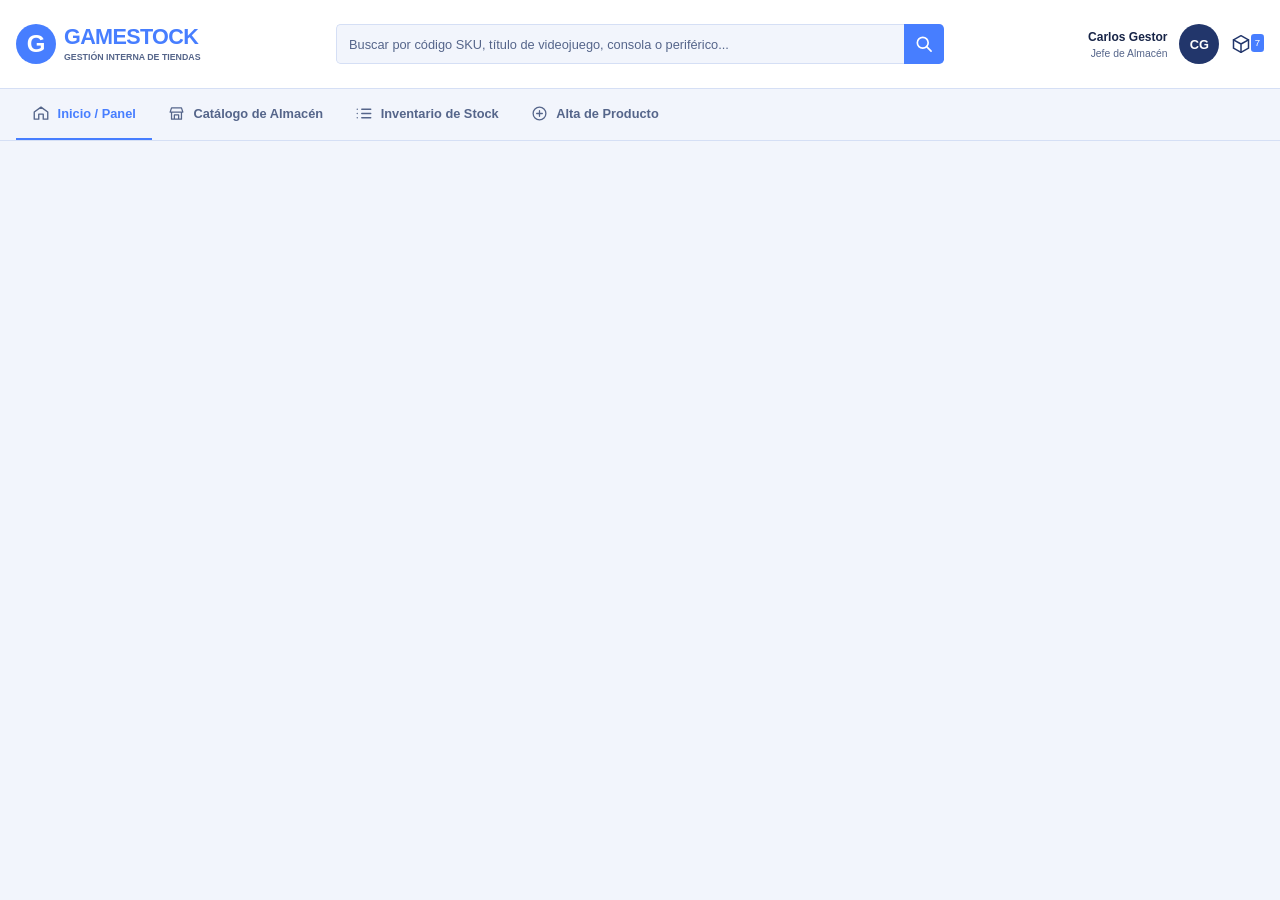
==== index.html @ 8a659de9 "feat(encabezado): añadir encabezado común responsive Refs #5" ====
<!DOCTYPE html>
<html lang="es">
<head>
  <meta charset="UTF-8">
  <meta name="viewport" content="width=device-width, initial-scale=1.0">
  <title>Inicio | GAMESTOCK</title>
  <link rel="stylesheet" href="css/estilos.css">
</head>
<body>
  <!-- INICIO DEL ENCABEZADO COMPARTIDO: mantener este bloque igual en las cuatro páginas. -->
  <header class="site-header">
    <div class="header-main">
      <a class="brand" href="index.html">
        <div class="brand-mark" aria-hidden="true">G</div>
        <div class="brand-copy">
          <div>GAMESTOCK</div>
          <div>GESTIÓN INTERNA DE TIENDAS</div>
        </div>
      </a>

      <div class="site-search">
        <label class="visually-hidden" for="site-search">Buscar productos en el almacén</label>
        <input id="site-search" name="q" type="search" placeholder="Buscar por código SKU, título de videojuego, consola o periférico...">
        <button type="button" aria-label="Buscar">
          <img class="search-icon" src="img/iconos/buscar.svg" alt="">
        </button>
      </div>

      <div class="header-user">
        <div class="user-details">
          <div>Carlos Gestor</div>
          <div>Jefe de Almacén</div>
        </div>
        <div class="user-avatar">CG</div>
        <a class="header-notifications" href="inventario.html" aria-label="Almacén, 7 notificaciones">
          <img src="img/iconos/almacen.svg" alt="">
          <div>7</div>
        </a>
      </div>
    </div>

    <nav class="primary-nav" aria-label="Navegación principal">
      <ul class="nav-links">
        <li>
          <a href="index.html" aria-current="page">
            <img src="img/iconos/inicio.svg" alt="">
            Inicio / Panel
          </a>
        </li>
        <li>
          <a href="catalogo.html">
            <img src="img/iconos/catalogo.svg" alt="">
            Catálogo de Almacén
          </a>
        </li>
        <li>
          <a href="inventario.html">
            <img src="img/iconos/inventario.svg" alt="">
            Inventario de Stock
          </a>
        </li>
        <li>
          <a href="alta.html">
            <img src="img/iconos/alta.svg" alt="">
            Alta de Producto
          </a>
        </li>
      </ul>
    </nav>
  </header>

  <!-- FIN DEL ENCABEZADO COMPARTIDO. -->
  <!-- CONTENIDO PROPIO DE INICIO / PANEL: empezar a desarrollar esta página aquí. -->
  <main>
  </main>
</body>
</html>
---- css/estilos.css ----
:root {
  color-scheme: light;
  --color-brand: #477eff;
  --color-brand-hover: #3152c7;
  --color-text: #172447;
  --color-text-secondary: #55658a;
  --color-background: #f2f5fc;
  --color-surface: #ffffff;
  --color-border: #d5dff5;
  --color-navy: #22366b;
  --font-family: "Lato", Arial, sans-serif;
  --font-size-caption: 0.55rem;
  --font-size-small: 0.6rem;
  --font-size-secondary: 0.65rem;
  --font-size-button: 0.75rem;
  --font-size-body: 0.8rem;
  --font-size-brand: 1.2rem;
  --font-size-brand-large: 1.35rem;
  --font-size-mark: 1.5rem;
  --spacing-small: 0.25rem;
  --spacing-medium: 0.5rem;
  --spacing-large: 0.75rem;
  --spacing-extra-large: 1rem;
  --spacing-avatar: 2.5rem;
  --border-width: 0.0625rem;
  --border-width-active: 0.125rem;
}

* {
  box-sizing: border-box;
}

body {
  margin: 0;
  color: var(--color-text);
  background: var(--color-background);
  font-family: var(--font-family);
}

.site-header {
  background: var(--color-surface);
}

.header-main {
  display: grid;
  grid-template-columns: minmax(0, 1fr) auto;
  align-items: center;
  gap: var(--spacing-large) var(--spacing-extra-large);
  max-width: 80rem;
  margin: 0 auto;
  padding: var(--spacing-large) var(--spacing-extra-large);
}

.brand {
  display: inline-flex;
  align-items: center;
  gap: var(--spacing-medium);
  min-width: 0;
  color: var(--color-brand);
  text-decoration: none;
}

.brand-mark {
  display: grid;
  flex: 0 0 var(--spacing-avatar);
  width: var(--spacing-avatar);
  height: var(--spacing-avatar);
  place-items: center;
  border-radius: 50%;
  color: var(--color-surface);
  background: var(--color-brand);
  font-size: var(--font-size-mark);
  font-weight: 700;
}

.brand-copy {
  display: grid;
  gap: var(--spacing-small);
  line-height: 1.1;
}

.brand-copy div:first-child {
  font-size: var(--font-size-brand);
  letter-spacing: -0.03em;
  font-weight: 700;
}

.brand-copy div:last-child {
  color: var(--color-text-secondary);
  font-size: var(--font-size-caption);
  font-weight: 700;
}

.site-search {
  display: flex;
  grid-column: 1 / -1;
  min-width: 0;
}

.visually-hidden {
  position: absolute;
  width: var(--border-width);
  height: var(--border-width);
  padding: 0;
  overflow: hidden;
  clip: rect(0, 0, 0, 0);
  white-space: nowrap;
  border: 0;
}

.site-search input {
  width: 100%;
  min-width: 0;
  min-height: 2.5rem;
  padding: var(--spacing-medium) var(--spacing-large);
  border: var(--border-width) solid var(--color-border);
  border-right: 0;
  border-radius: 0.3rem 0 0 0.3rem;
  color: var(--color-text);
  background: var(--color-background);
  font: inherit;
  font-size: var(--font-size-body);
}

.site-search input::placeholder {
  color: var(--color-text-secondary);
  opacity: 1;
}

.site-search button {
  display: grid;
  flex: 0 0 var(--spacing-avatar);
  width: var(--spacing-avatar);
  min-height: var(--spacing-avatar);
  place-items: center;
  border: 0;
  border-radius: 0 0.3rem 0.3rem 0;
  color: var(--color-surface);
  background: var(--color-brand);
  cursor: pointer;
}

.site-search button:hover {
  background: var(--color-brand-hover);
}

.search-icon {
  width: 1.2rem;
  height: 1.2rem;
}

.header-user {
  display: flex;
  align-items: center;
  gap: var(--spacing-large);
}

.user-details {
  display: none;
  text-align: right;
}

.user-details div {
  display: block;
}

.user-details div:first-child {
  font-size: var(--font-size-button);
  font-weight: 700;
}

.user-details div:last-child {
  margin-top: var(--spacing-small);
  color: var(--color-text-secondary);
  font-size: var(--font-size-secondary);
}

.user-avatar {
  display: grid;
  flex: 0 0 var(--spacing-avatar);
  width: var(--spacing-avatar);
  height: var(--spacing-avatar);
  place-items: center;
  border-radius: 50%;
  color: var(--color-surface);
  background: var(--color-navy);
  font-size: var(--font-size-body);
  font-weight: 700;
}

.header-notifications {
  display: inline-flex;
  align-items: center;
  gap: var(--spacing-small);
  color: var(--color-navy);
  text-decoration: none;
}

.header-notifications img,
.nav-links img {
  width: 1.2rem;
  height: 1.2rem;
}

.header-notifications div {
  align-self: flex-start;
  margin-left: calc(-1 * var(--spacing-small));
  padding: var(--spacing-small);
  border-radius: 0.2rem;
  color: var(--color-surface);
  background: var(--color-brand);
  font-size: var(--font-size-small);
  line-height: 1;
}

.primary-nav {
  border-top: var(--border-width) solid var(--color-border);
  border-bottom: var(--border-width) solid var(--color-border);
  background: var(--color-background);
}

.nav-links {
  display: flex;
  max-width: 80rem;
  margin: 0 auto;
  padding: 0 var(--spacing-extra-large);
  overflow-x: auto;
  list-style: none;
  scrollbar-width: thin;
}

.nav-links li {
  flex: 0 0 auto;
}

.nav-links a {
  display: inline-flex;
  min-height: 3.1rem;
  align-items: center;
  gap: var(--spacing-medium);
  padding: 0 var(--spacing-large);
  border-bottom: var(--border-width-active) solid transparent;
  color: var(--color-text-secondary);
  font-size: var(--font-size-body);
  font-weight: 700;
  text-decoration: none;
}

.nav-links img {
  flex: 0 0 1.1rem;
  width: 1.1rem;
  height: 1.1rem;
}

.nav-links a:hover,
.nav-links a[aria-current="page"] {
  color: var(--color-brand);
}

.nav-links a[aria-current="page"] {
  border-bottom-color: var(--color-brand);
}

@media (min-width: 48rem) {
  .header-main {
    grid-template-columns: minmax(12rem, 1fr) minmax(16rem, 2fr) minmax(12rem, 1fr);
    min-height: 5.5rem;
    padding: var(--spacing-large) var(--spacing-extra-large);
  }

  .brand-copy div:first-child {
    font-size: var(--font-size-brand-large);
  }

  .site-search {
    grid-column: auto;
  }

  .user-details {
    display: block;
  }

  .header-user {
    justify-self: end;
  }

  .nav-links a {
    min-height: 3.2rem;
    padding: 0 var(--spacing-extra-large);
  }
}
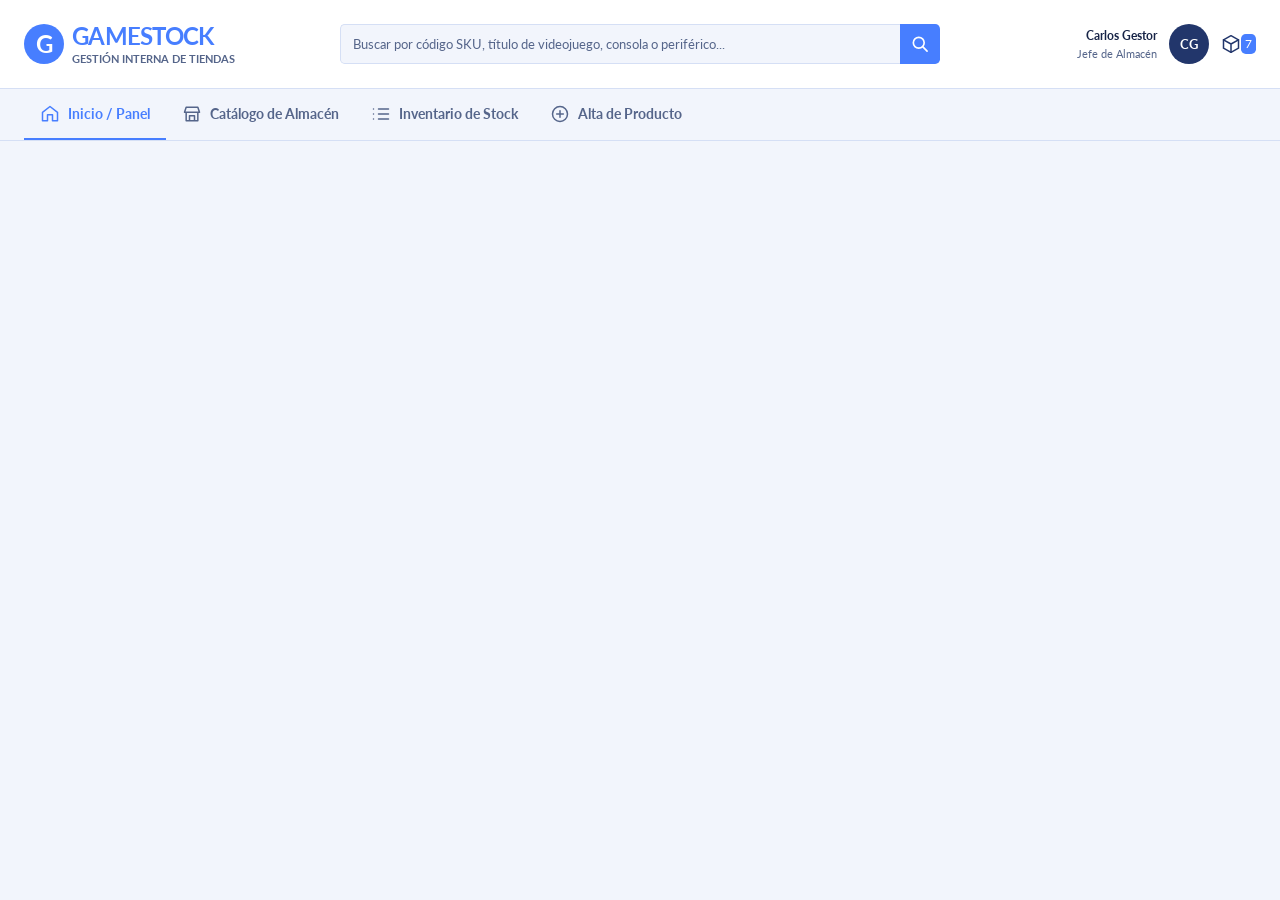
==== commit 550fe13d: "style(estilos): ajustar encabezado a guia de estilos Refs #5" ====
--- a/index.html
+++ b/index.html
@@ -43,7 +43,7 @@
       <ul class="nav-links">
         <li>
           <a href="index.html" aria-current="page">
-            <img src="img/iconos/inicio.svg" alt="">
+            <img src="img/iconos/inicio-activo.svg" alt="">
             Inicio / Panel
           </a>
         </li>
--- a/css/estilos.css
+++ b/css/estilos.css
@@ -1,7 +1,10 @@
+@import url("https://fonts.googleapis.com/css2?family=Lato:wght@400;700&display=swap");
+
 :root {
   color-scheme: light;
   --color-brand: #477eff;
-  --color-brand-hover: #3152c7;
+  --color-brand-hover: #82a7ff;
+  --color-brand-pressed: #3152c7;
   --color-text: #172447;
   --color-text-secondary: #55658a;
   --color-background: #f2f5fc;
@@ -9,21 +12,27 @@
   --color-border: #d5dff5;
   --color-navy: #22366b;
   --font-family: "Lato", Arial, sans-serif;
-  --font-size-caption: 0.55rem;
-  --font-size-small: 0.6rem;
-  --font-size-secondary: 0.65rem;
+  --font-size-caption: 0.6875rem;
+  --font-size-small: 0.75rem;
+  --font-size-secondary: 0.6875rem;
   --font-size-button: 0.75rem;
-  --font-size-body: 0.8rem;
-  --font-size-brand: 1.2rem;
-  --font-size-brand-large: 1.35rem;
+  --font-size-body: 0.8125rem;
+  --font-size-navigation: 0.875rem;
+  --font-size-brand: 1.5rem;
+  --font-size-brand-large: 1.5rem;
   --font-size-mark: 1.5rem;
-  --spacing-small: 0.25rem;
-  --spacing-medium: 0.5rem;
-  --spacing-large: 0.75rem;
-  --spacing-extra-large: 1rem;
-  --spacing-avatar: 2.5rem;
+  --spacing-4: 0.25rem;
+  --spacing-8: 0.5rem;
+  --spacing-12: 0.75rem;
+  --spacing-16: 1rem;
+  --spacing-24: 1.5rem;
+  --spacing-32: 2rem;
+  --size-avatar: 2.5rem;
+  --size-icon: 1.25rem;
+  --size-control: 2.5rem;
   --border-width: 0.0625rem;
   --border-width-active: 0.125rem;
+  --border-radius-control: 0.3rem;
 }
 
 * {
@@ -45,16 +54,16 @@
   display: grid;
   grid-template-columns: minmax(0, 1fr) auto;
   align-items: center;
-  gap: var(--spacing-large) var(--spacing-extra-large);
+  gap: var(--spacing-12) var(--spacing-16);
   max-width: 80rem;
   margin: 0 auto;
-  padding: var(--spacing-large) var(--spacing-extra-large);
+  padding: var(--spacing-12) var(--spacing-16);
 }
 
 .brand {
   display: inline-flex;
   align-items: center;
-  gap: var(--spacing-medium);
+  gap: var(--spacing-8);
   min-width: 0;
   color: var(--color-brand);
   text-decoration: none;
@@ -62,9 +71,9 @@
 
 .brand-mark {
   display: grid;
-  flex: 0 0 var(--spacing-avatar);
-  width: var(--spacing-avatar);
-  height: var(--spacing-avatar);
+  flex: 0 0 var(--size-avatar);
+  width: var(--size-avatar);
+  height: var(--size-avatar);
   place-items: center;
   border-radius: 50%;
   color: var(--color-surface);
@@ -75,7 +84,7 @@
 
 .brand-copy {
   display: grid;
-  gap: var(--spacing-small);
+  gap: var(--spacing-4);
   line-height: 1.1;
 }
 
@@ -89,6 +98,7 @@
   color: var(--color-text-secondary);
   font-size: var(--font-size-caption);
   font-weight: 700;
+  white-space: nowrap;
 }
 
 .site-search {
@@ -112,10 +122,10 @@
   width: 100%;
   min-width: 0;
   min-height: 2.5rem;
-  padding: var(--spacing-medium) var(--spacing-large);
+  padding: var(--spacing-8) var(--spacing-12);
   border: var(--border-width) solid var(--color-border);
   border-right: 0;
-  border-radius: 0.3rem 0 0 0.3rem;
+  border-radius: var(--border-radius-control) 0 0 var(--border-radius-control);
   color: var(--color-text);
   background: var(--color-background);
   font: inherit;
@@ -129,12 +139,12 @@
 
 .site-search button {
   display: grid;
-  flex: 0 0 var(--spacing-avatar);
-  width: var(--spacing-avatar);
-  min-height: var(--spacing-avatar);
+  flex: 0 0 var(--size-control);
+  width: var(--size-control);
+  min-height: var(--size-control);
   place-items: center;
   border: 0;
-  border-radius: 0 0.3rem 0.3rem 0;
+  border-radius: 0 var(--border-radius-control) var(--border-radius-control) 0;
   color: var(--color-surface);
   background: var(--color-brand);
   cursor: pointer;
@@ -144,15 +154,22 @@
   background: var(--color-brand-hover);
 }
 
+.site-search button:active {
+  background: var(--color-brand-pressed);
+}
+
 .search-icon {
-  width: 1.2rem;
-  height: 1.2rem;
+  width: var(--size-icon);
+  height: var(--size-icon);
 }
 
 .header-user {
+  grid-column: 2;
+  grid-row: 1;
   display: flex;
   align-items: center;
-  gap: var(--spacing-large);
+  gap: var(--spacing-12);
+  justify-self: end;
 }
 
 .user-details {
@@ -170,16 +187,16 @@
 }
 
 .user-details div:last-child {
-  margin-top: var(--spacing-small);
+  margin-top: var(--spacing-4);
   color: var(--color-text-secondary);
   font-size: var(--font-size-secondary);
 }
 
 .user-avatar {
   display: grid;
-  flex: 0 0 var(--spacing-avatar);
-  width: var(--spacing-avatar);
-  height: var(--spacing-avatar);
+  flex: 0 0 var(--size-avatar);
+  width: var(--size-avatar);
+  height: var(--size-avatar);
   place-items: center;
   border-radius: 50%;
   color: var(--color-surface);
@@ -191,22 +208,22 @@
 .header-notifications {
   display: inline-flex;
   align-items: center;
-  gap: var(--spacing-small);
+  gap: var(--spacing-4);
   color: var(--color-navy);
   text-decoration: none;
 }
 
 .header-notifications img,
 .nav-links img {
-  width: 1.2rem;
-  height: 1.2rem;
+  width: var(--size-icon);
+  height: var(--size-icon);
 }
 
 .header-notifications div {
   align-self: flex-start;
-  margin-left: calc(-1 * var(--spacing-small));
-  padding: var(--spacing-small);
-  border-radius: 0.2rem;
+  margin-left: calc(-1 * var(--spacing-4));
+  padding: var(--spacing-4);
+  border-radius: var(--border-radius-control);
   color: var(--color-surface);
   background: var(--color-brand);
   font-size: var(--font-size-small);
@@ -223,7 +240,7 @@
   display: flex;
   max-width: 80rem;
   margin: 0 auto;
-  padding: 0 var(--spacing-extra-large);
+  padding: 0 var(--spacing-16);
   overflow-x: auto;
   list-style: none;
   scrollbar-width: thin;
@@ -237,19 +254,19 @@
   display: inline-flex;
   min-height: 3.1rem;
   align-items: center;
-  gap: var(--spacing-medium);
-  padding: 0 var(--spacing-large);
+  gap: var(--spacing-8);
+  padding: 0 var(--spacing-12);
   border-bottom: var(--border-width-active) solid transparent;
   color: var(--color-text-secondary);
-  font-size: var(--font-size-body);
+  font-size: var(--font-size-navigation);
   font-weight: 700;
   text-decoration: none;
 }
 
 .nav-links img {
-  flex: 0 0 1.1rem;
-  width: 1.1rem;
-  height: 1.1rem;
+  flex: 0 0 var(--size-icon);
+  width: var(--size-icon);
+  height: var(--size-icon);
 }
 
 .nav-links a:hover,
@@ -257,15 +274,33 @@
   color: var(--color-brand);
 }
 
+.nav-links a:hover:not([aria-current="page"]) {
+  color: var(--color-brand-hover);
+}
+
 .nav-links a[aria-current="page"] {
   border-bottom-color: var(--color-brand);
+}
+
+@media (min-width: 40rem) {
+  .header-main {
+    gap: var(--spacing-16);
+  }
+
+  .site-search input {
+    font-size: var(--font-size-body);
+  }
+
+  .nav-links a {
+    padding: 0 var(--spacing-16);
+  }
 }
 
 @media (min-width: 48rem) {
   .header-main {
     grid-template-columns: minmax(12rem, 1fr) minmax(16rem, 2fr) minmax(12rem, 1fr);
     min-height: 5.5rem;
-    padding: var(--spacing-large) var(--spacing-extra-large);
+    padding: var(--spacing-24) var(--spacing-16);
   }
 
   .brand-copy div:first-child {
@@ -281,11 +316,25 @@
   }
 
   .header-user {
+    grid-column: auto;
+    grid-row: auto;
     justify-self: end;
   }
 
   .nav-links a {
     min-height: 3.2rem;
-    padding: 0 var(--spacing-extra-large);
+    padding: 0 var(--spacing-16);
+  }
+}
+
+@media (min-width: 64rem) {
+  .header-main {
+    min-height: 5.5rem;
+    padding: var(--spacing-16) var(--spacing-24);
+  }
+
+  .nav-links {
+    padding-right: var(--spacing-24);
+    padding-left: var(--spacing-24);
   }
 }
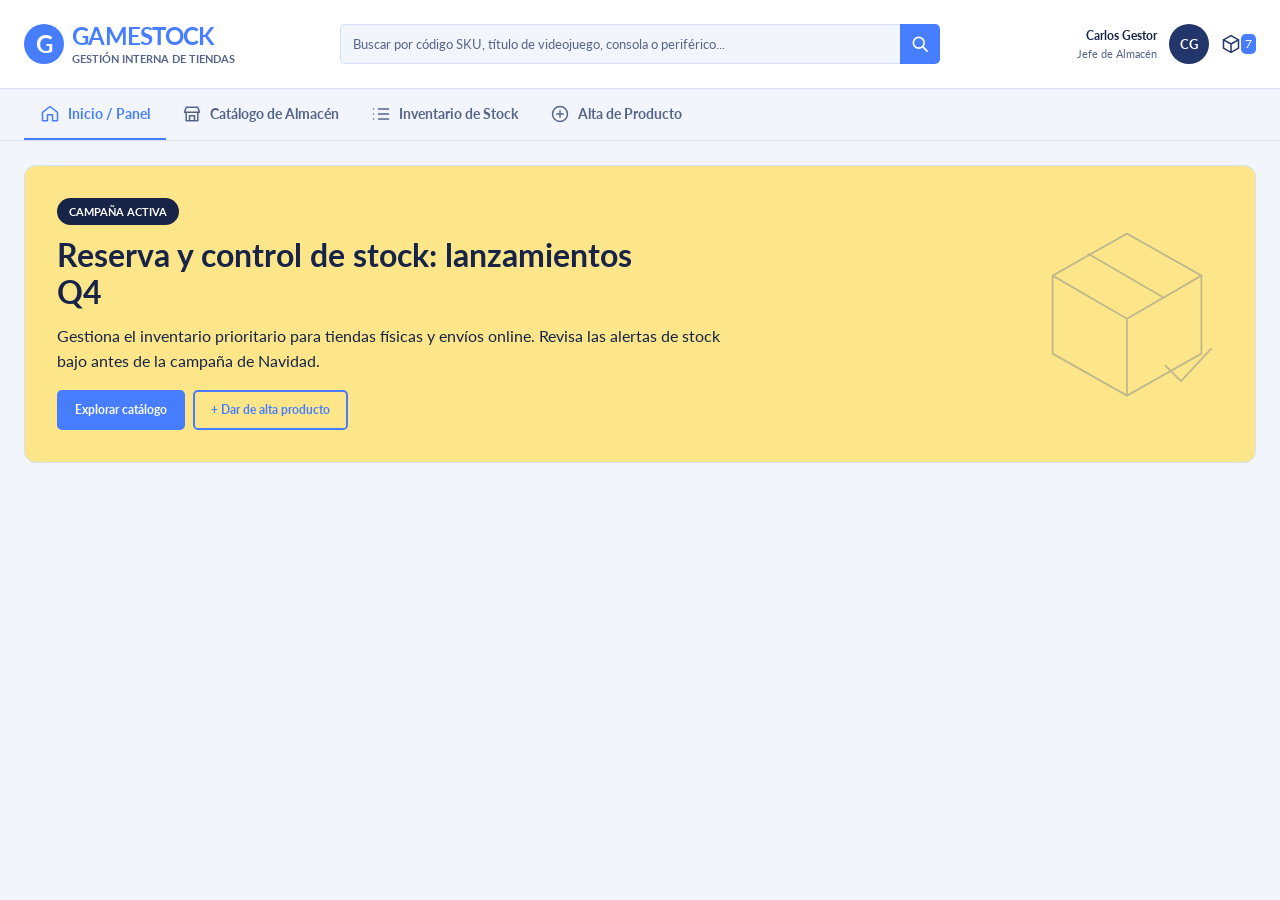
==== commit 834bceb5: "feat(inicio): preparar el banner y separar las hojas de estilos por página" ====
--- a/index.html
+++ b/index.html
@@ -4,7 +4,8 @@
   <meta charset="UTF-8">
   <meta name="viewport" content="width=device-width, initial-scale=1.0">
   <title>Inicio | GAMESTOCK</title>
-  <link rel="stylesheet" href="css/estilos.css">
+  <link rel="stylesheet" href="css/comun.css">
+  <link rel="stylesheet" href="css/inicio.css">
 </head>
 <body>
   <!-- INICIO DEL ENCABEZADO COMPARTIDO: mantener este bloque igual en las cuatro páginas. -->
@@ -71,7 +72,25 @@
 
   <!-- FIN DEL ENCABEZADO COMPARTIDO. -->
   <!-- CONTENIDO PROPIO DE INICIO / PANEL: empezar a desarrollar esta página aquí. -->
-  <main>
+  <main class="home-main">
+    <section class="campaign-banner" aria-labelledby="campaign-title">
+      <div class="campaign-copy">
+        <p class="campaign-label">CAMPAÑA ACTIVA</p>
+        <h1 id="campaign-title">Reserva y control de stock: lanzamientos Q4</h1>
+        <p class="campaign-description">
+          Gestiona el inventario prioritario para tiendas físicas y envíos online.
+          Revisa las alertas de stock bajo antes de la campaña de Navidad.
+        </p>
+        <div class="campaign-actions">
+          <a class="campaign-button" href="catalogo.html">Explorar catálogo</a>
+          <a class="campaign-button campaign-button-secondary" href="alta.html">+ Dar de alta producto</a>
+        </div>
+      </div>
+      <svg class="campaign-illustration" viewBox="0 0 160 160" aria-hidden="true" focusable="false">
+        <path d="m18 48 62-35 62 35v65l-62 35-62-35z" fill="none" stroke="currentColor" stroke-linejoin="round" stroke-width="1.5"/>
+        <path d="m18 48 62 36 62-36M80 84v64M48 30l62 36M112 123l13 13 25-27" fill="none" stroke="currentColor" stroke-linecap="round" stroke-linejoin="round" stroke-width="1.5"/>
+      </svg>
+    </section>
   </main>
 </body>
-</html>+</html>
--- a/css/comun.css
+++ b/css/comun.css
@@ -0,0 +1,357 @@
+@import url("https://fonts.googleapis.com/css2?family=Lato:wght@400;700&display=swap");
+
+:root {
+  color-scheme: light;
+  --color-brand: #477eff;
+  --color-brand-hover: #82a7ff;
+  --color-brand-pressed: #3152c7;
+  --color-campaign: #fde68a;
+  --color-text: #172447;
+  --color-text-secondary: #55658a;
+  --color-background: #f2f5fc;
+  --color-surface: #ffffff;
+  --color-border: #d5dff5;
+  --color-navy: #22366b;
+  --font-family: "Lato", Arial, sans-serif;
+  --font-size-caption: 0.6875rem;
+  --font-size-small: 0.75rem;
+  --font-size-secondary: 0.6875rem;
+  --font-size-button: 0.75rem;
+  --font-size-body: 0.8125rem;
+  --font-size-campaign: 1rem;
+  --font-size-navigation: 0.875rem;
+  --font-size-brand: 1.5rem;
+  --font-size-brand-large: 1.5rem;
+  --font-size-mark: 1.5rem;
+  --spacing-4: 0.25rem;
+  --spacing-8: 0.5rem;
+  --spacing-12: 0.75rem;
+  --spacing-16: 1rem;
+  --spacing-24: 1.5rem;
+  --spacing-32: 2rem;
+  --size-avatar: 2.5rem;
+  --size-icon: 1.25rem;
+  --size-control: 2.5rem;
+  --border-width: 0.0625rem;
+  --border-width-active: 0.125rem;
+  --border-radius-control: 0.3rem;
+  --border-radius-card: 0.75rem;
+}
+
+/* INICIO ESTILOS GLOBALES: base compartida por todas las páginas. */
+* {
+  box-sizing: border-box;
+}
+
+body {
+  margin: 0;
+  color: var(--color-text);
+  background: var(--color-background);
+  font-family: var(--font-family);
+}
+/* FIN ESTILOS GLOBALES. */
+
+/* INICIO ENCABEZADO COMPARTIDO: marca, buscador, usuario y notificaciones. */
+.site-header {
+  background: var(--color-surface);
+}
+
+.header-main {
+  display: grid;
+  grid-template-columns: minmax(0, 1fr) auto;
+  align-items: center;
+  gap: var(--spacing-12) var(--spacing-16);
+  max-width: 80rem;
+  margin: 0 auto;
+  padding: var(--spacing-12) var(--spacing-16);
+}
+
+.brand {
+  display: inline-flex;
+  align-items: center;
+  gap: var(--spacing-8);
+  min-width: 0;
+  color: var(--color-brand);
+  text-decoration: none;
+}
+
+.brand-mark {
+  display: grid;
+  flex: 0 0 var(--size-avatar);
+  width: var(--size-avatar);
+  height: var(--size-avatar);
+  place-items: center;
+  border-radius: 50%;
+  color: var(--color-surface);
+  background: var(--color-brand);
+  font-size: var(--font-size-mark);
+  font-weight: 700;
+}
+
+.brand-copy {
+  display: grid;
+  gap: var(--spacing-4);
+  line-height: 1.1;
+}
+
+.brand-copy div:first-child {
+  font-size: var(--font-size-brand);
+  letter-spacing: -0.03em;
+  font-weight: 700;
+}
+
+.brand-copy div:last-child {
+  color: var(--color-text-secondary);
+  font-size: var(--font-size-caption);
+  font-weight: 700;
+  white-space: nowrap;
+}
+
+.site-search {
+  display: flex;
+  grid-column: 1 / -1;
+  min-width: 0;
+}
+
+.visually-hidden {
+  position: absolute;
+  width: var(--border-width);
+  height: var(--border-width);
+  padding: 0;
+  overflow: hidden;
+  clip: rect(0, 0, 0, 0);
+  white-space: nowrap;
+  border: 0;
+}
+
+.site-search input {
+  width: 100%;
+  min-width: 0;
+  min-height: 2.5rem;
+  padding: var(--spacing-8) var(--spacing-12);
+  border: var(--border-width) solid var(--color-border);
+  border-right: 0;
+  border-radius: var(--border-radius-control) 0 0 var(--border-radius-control);
+  color: var(--color-text);
+  background: var(--color-background);
+  font: inherit;
+  font-size: var(--font-size-body);
+}
+
+.site-search input::placeholder {
+  color: var(--color-text-secondary);
+  opacity: 1;
+}
+
+.site-search button {
+  display: grid;
+  flex: 0 0 var(--size-control);
+  width: var(--size-control);
+  min-height: var(--size-control);
+  place-items: center;
+  border: 0;
+  border-radius: 0 var(--border-radius-control) var(--border-radius-control) 0;
+  color: var(--color-surface);
+  background: var(--color-brand);
+  cursor: pointer;
+}
+
+.site-search button:hover {
+  background: var(--color-brand-hover);
+}
+
+.site-search button:active {
+  background: var(--color-brand-pressed);
+}
+
+.search-icon {
+  width: var(--size-icon);
+  height: var(--size-icon);
+}
+
+.header-user {
+  grid-column: 2;
+  grid-row: 1;
+  display: flex;
+  align-items: center;
+  gap: var(--spacing-12);
+  justify-self: end;
+}
+
+.user-details {
+  display: none;
+  text-align: right;
+}
+
+.user-details div {
+  display: block;
+}
+
+.user-details div:first-child {
+  font-size: var(--font-size-button);
+  font-weight: 700;
+}
+
+.user-details div:last-child {
+  margin-top: var(--spacing-4);
+  color: var(--color-text-secondary);
+  font-size: var(--font-size-secondary);
+}
+
+.user-avatar {
+  display: grid;
+  flex: 0 0 var(--size-avatar);
+  width: var(--size-avatar);
+  height: var(--size-avatar);
+  place-items: center;
+  border-radius: 50%;
+  color: var(--color-surface);
+  background: var(--color-navy);
+  font-size: var(--font-size-body);
+  font-weight: 700;
+}
+
+.header-notifications {
+  display: inline-flex;
+  align-items: center;
+  gap: var(--spacing-4);
+  color: var(--color-navy);
+  text-decoration: none;
+}
+
+.header-notifications img,
+.nav-links img {
+  width: var(--size-icon);
+  height: var(--size-icon);
+}
+
+.header-notifications div {
+  align-self: flex-start;
+  margin-left: calc(-1 * var(--spacing-4));
+  padding: var(--spacing-4);
+  border-radius: var(--border-radius-control);
+  color: var(--color-surface);
+  background: var(--color-brand);
+  font-size: var(--font-size-small);
+  line-height: 1;
+}
+/* FIN ENCABEZADO COMPARTIDO. */
+
+/* INICIO NAVEGACIÓN COMPARTIDA: menú principal de las cuatro páginas. */
+.primary-nav {
+  border-top: var(--border-width) solid var(--color-border);
+  border-bottom: var(--border-width) solid var(--color-border);
+  background: var(--color-background);
+}
+
+.nav-links {
+  display: flex;
+  max-width: 80rem;
+  margin: 0 auto;
+  padding: 0 var(--spacing-16);
+  overflow-x: auto;
+  list-style: none;
+  scrollbar-width: thin;
+}
+
+.nav-links li {
+  flex: 0 0 auto;
+}
+
+.nav-links a {
+  display: inline-flex;
+  min-height: 3.1rem;
+  align-items: center;
+  gap: var(--spacing-8);
+  padding: 0 var(--spacing-12);
+  border-bottom: var(--border-width-active) solid transparent;
+  color: var(--color-text-secondary);
+  font-size: var(--font-size-navigation);
+  font-weight: 700;
+  text-decoration: none;
+}
+
+.nav-links img {
+  flex: 0 0 var(--size-icon);
+  width: var(--size-icon);
+  height: var(--size-icon);
+}
+
+.nav-links a:hover,
+.nav-links a[aria-current="page"] {
+  color: var(--color-brand);
+}
+
+.nav-links a:hover:not([aria-current="page"]) {
+  color: var(--color-brand-hover);
+}
+
+.nav-links a[aria-current="page"] {
+  border-bottom-color: var(--color-brand);
+}
+/* FIN NAVEGACIÓN COMPARTIDA. */
+
+/* INICIO RESPONSIVE COMPARTIDO: ajustes del encabezado y navegación. */
+@media (min-width: 40rem) {
+  .header-main {
+    gap: var(--spacing-16);
+  }
+
+  .site-search input {
+    font-size: var(--font-size-body);
+  }
+
+  .nav-links a {
+    padding: 0 var(--spacing-16);
+  }
+}
+/* FIN RESPONSIVE COMPARTIDO (40rem). */
+
+/* INICIO RESPONSIVE COMPARTIDO (48rem). */
+@media (min-width: 48rem) {
+  .header-main {
+    grid-template-columns: minmax(12rem, 1fr) minmax(16rem, 2fr) minmax(12rem, 1fr);
+    min-height: 5.5rem;
+    padding: var(--spacing-24) var(--spacing-16);
+  }
+
+  .brand-copy div:first-child {
+    font-size: var(--font-size-brand-large);
+  }
+
+  .site-search {
+    grid-column: auto;
+  }
+
+  .user-details {
+    display: block;
+  }
+
+  .header-user {
+    grid-column: auto;
+    grid-row: auto;
+    justify-self: end;
+  }
+
+  .nav-links a {
+    min-height: 3.2rem;
+    padding: 0 var(--spacing-16);
+  }
+
+}
+/* FIN RESPONSIVE COMPARTIDO (48rem). */
+
+/* INICIO RESPONSIVE COMPARTIDO (64rem). */
+@media (min-width: 64rem) {
+  .header-main {
+    min-height: 5.5rem;
+    padding: var(--spacing-16) var(--spacing-24);
+  }
+
+  .nav-links {
+    padding-right: var(--spacing-24);
+    padding-left: var(--spacing-24);
+  }
+
+}
+/* FIN RESPONSIVE COMPARTIDO (64rem). */
--- a/css/inicio.css
+++ b/css/inicio.css
@@ -0,0 +1,129 @@
+/* INICIO ESTILOS DE INICIO / PANEL (index.html): banner de campaña. */
+.home-main {
+  max-width: 80rem;
+  margin: 0 auto;
+  padding: var(--spacing-24) var(--spacing-16);
+}
+
+.campaign-banner {
+  display: grid;
+  gap: var(--spacing-24);
+  align-items: center;
+  padding: var(--spacing-24) var(--spacing-16);
+  border: var(--border-width) solid var(--color-border);
+  border-radius: var(--border-radius-card);
+  background: var(--color-campaign);
+}
+
+.campaign-copy {
+  min-width: 0;
+}
+
+.campaign-label {
+  display: inline-block;
+  margin: 0 0 var(--spacing-12);
+  padding: var(--spacing-8) var(--spacing-12);
+  border-radius: 999px;
+  color: var(--color-surface);
+  background: var(--color-text);
+  font-size: var(--font-size-caption);
+  font-weight: 700;
+  line-height: 1;
+}
+
+.campaign-banner h1 {
+  max-width: 38rem;
+  margin: 0 0 var(--spacing-12);
+  color: var(--color-text);
+  font-size: 2rem;
+  line-height: 1.15;
+}
+
+.campaign-description {
+  max-width: 42rem;
+  margin: 0 0 var(--spacing-16);
+  color: var(--color-text);
+  font-size: var(--font-size-campaign);
+  line-height: 1.6;
+}
+
+.campaign-actions {
+  display: flex;
+  flex-wrap: wrap;
+  gap: var(--spacing-8);
+}
+
+.campaign-button {
+  display: inline-flex;
+  min-height: var(--size-control);
+  align-items: center;
+  justify-content: center;
+  padding: 0 var(--spacing-16);
+  border: var(--border-width-active) solid var(--color-brand);
+  border-radius: var(--border-radius-control);
+  color: var(--color-surface);
+  background: var(--color-brand);
+  font-size: var(--font-size-button);
+  font-weight: 700;
+  text-align: center;
+  text-decoration: none;
+}
+
+.campaign-button:hover {
+  border-color: var(--color-brand-hover);
+  background: var(--color-brand-hover);
+}
+
+.campaign-button:active {
+  border-color: var(--color-brand-pressed);
+  background: var(--color-brand-pressed);
+}
+
+.campaign-button-secondary {
+  color: var(--color-brand);
+  background: transparent;
+}
+
+.campaign-button-secondary:hover,
+.campaign-button-secondary:active {
+  color: var(--color-surface);
+}
+
+.campaign-illustration {
+  display: none;
+}
+/* FIN ESTILOS DE INICIO / PANEL (index.html): banner de campaña. */
+
+/* INICIO RESPONSIVE DEL BANNER DE INICIO / PANEL. */
+@media (min-width: 48rem) {
+  .campaign-banner {
+    grid-template-columns: minmax(0, 1fr) 10rem;
+    gap: var(--spacing-32);
+    padding: var(--spacing-32);
+  }
+
+  .campaign-illustration {
+    display: block;
+    width: 100%;
+    max-width: 10rem;
+    justify-self: center;
+    color: var(--color-text-secondary);
+    opacity: 0.35;
+  }
+}
+
+@media (min-width: 64rem) {
+  .home-main {
+    padding-right: var(--spacing-24);
+    padding-left: var(--spacing-24);
+  }
+
+  .campaign-banner {
+    grid-template-columns: minmax(0, 1fr) 12rem;
+  }
+
+  .campaign-illustration {
+    max-width: 12rem;
+  }
+}
+/* FIN RESPONSIVE DEL BANNER DE INICIO / PANEL. */
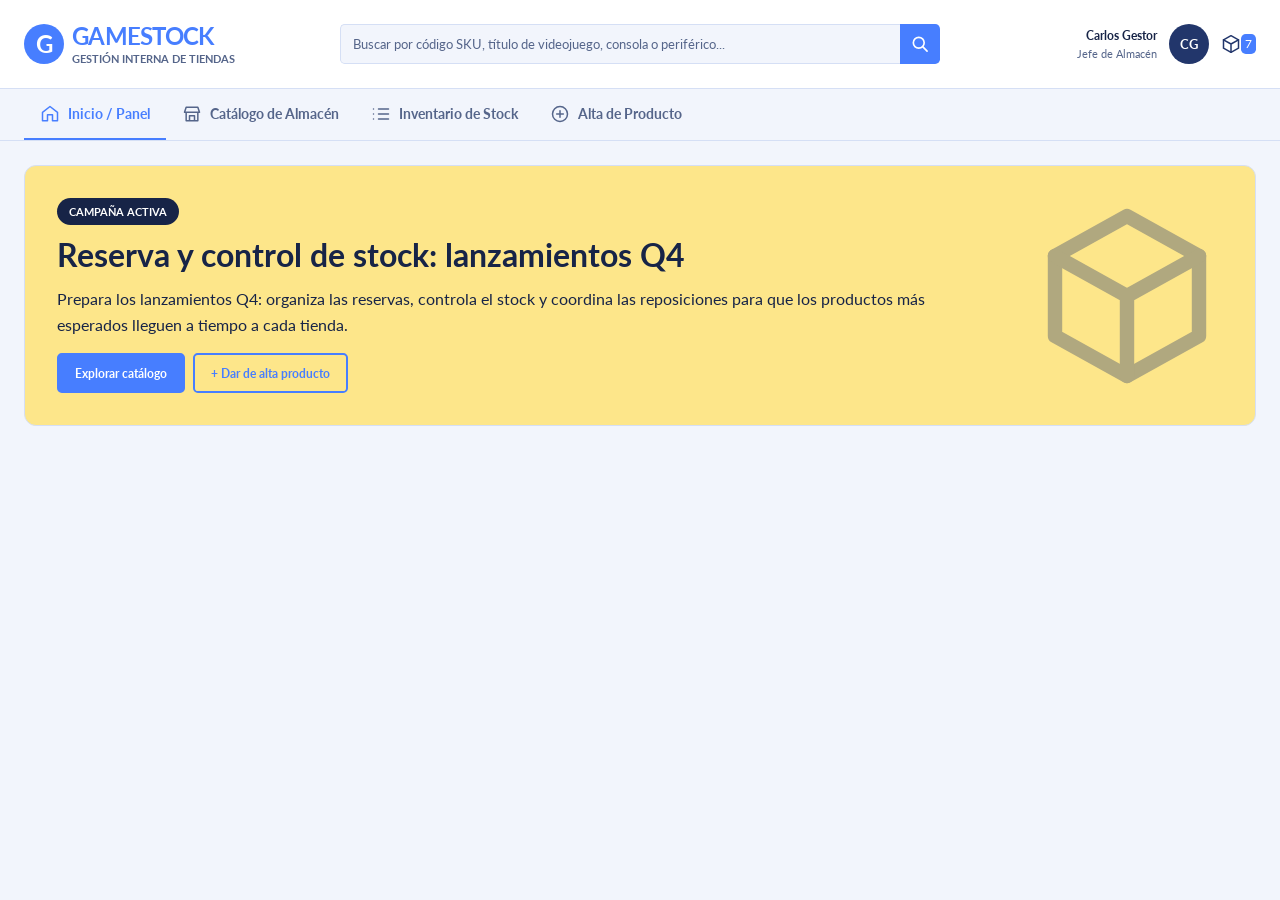
==== commit ba7b8c46: "style(inicio): ajustar banner y foco del buscador Refs #2" ====
--- a/index.html
+++ b/index.html
@@ -69,28 +69,34 @@
       </ul>
     </nav>
   </header>
+  <!-- FIN DEL ENCABEZADO COMPARTIDO. -->
 
-  <!-- FIN DEL ENCABEZADO COMPARTIDO. -->
-  <!-- CONTENIDO PROPIO DE INICIO / PANEL: empezar a desarrollar esta página aquí. -->
-  <main class="home-main">
+  <!-- BANNER. -->
+  <div class="home-div">
     <section class="campaign-banner" aria-labelledby="campaign-title">
       <div class="campaign-copy">
         <p class="campaign-label">CAMPAÑA ACTIVA</p>
         <h1 id="campaign-title">Reserva y control de stock: lanzamientos Q4</h1>
         <p class="campaign-description">
-          Gestiona el inventario prioritario para tiendas físicas y envíos online.
-          Revisa las alertas de stock bajo antes de la campaña de Navidad.
+          Prepara los lanzamientos Q4: organiza las reservas, controla el stock y coordina las reposiciones para que los productos más esperados lleguen a tiempo a cada tienda.
         </p>
         <div class="campaign-actions">
           <a class="campaign-button" href="catalogo.html">Explorar catálogo</a>
           <a class="campaign-button campaign-button-secondary" href="alta.html">+ Dar de alta producto</a>
         </div>
       </div>
-      <svg class="campaign-illustration" viewBox="0 0 160 160" aria-hidden="true" focusable="false">
-        <path d="m18 48 62-35 62 35v65l-62 35-62-35z" fill="none" stroke="currentColor" stroke-linejoin="round" stroke-width="1.5"/>
-        <path d="m18 48 62 36 62-36M80 84v64M48 30l62 36M112 123l13 13 25-27" fill="none" stroke="currentColor" stroke-linecap="round" stroke-linejoin="round" stroke-width="1.5"/>
-      </svg>
+      <img class="campaign-illustration" src="img/iconos/almacen.svg" alt="">
     </section>
-  </main>
+  </div>
+  <!-- FIN DEL BANNER. -->
+
+  <!-- PRODUCTOS Y OFERTAS. -->
+  <!-- FIN DE LOS PRODUCTOS Y OFERTAS. -->
+
+  <!-- CATEGORIAS. -->
+  <!-- FIN DE LAS CATEGORIAS. -->
+
+  <!-- FOOTER. -->
+  <!-- FIN DEL FOOTER. -->
 </body>
 </html>
--- a/css/comun.css
+++ b/css/comun.css
@@ -138,6 +138,11 @@
   font-size: var(--font-size-body);
 }
 
+.site-search input:focus-visible {
+  outline: var(--border-width-active) solid var(--color-brand);
+  outline-offset: 0;
+}
+
 .site-search input::placeholder {
   color: var(--color-text-secondary);
   opacity: 1;
@@ -291,6 +296,71 @@
 }
 /* FIN NAVEGACIÓN COMPARTIDA. */
 
+/* INICIO FOOTER COMPARTIDO. */
+.site-footer {
+  padding: var(--spacing-24) var(--spacing-16) var(--spacing-12);
+  color: var(--color-surface);
+  background: var(--color-navy);
+}
+
+.footer-content {
+  display: grid;
+  grid-template-columns: minmax(0, 1fr);
+  gap: var(--spacing-16);
+  max-width: 80rem;
+  margin: 0 auto;
+}
+
+.footer-brand {
+  display: inline-flex;
+  align-items: center;
+  gap: var(--spacing-8);
+  color: var(--color-surface);
+  font-size: var(--font-size-brand);
+  font-weight: 700;
+  text-decoration: none;
+}
+
+.footer-brand-mark {
+  display: grid;
+  flex: 0 0 var(--size-avatar);
+  width: var(--size-avatar);
+  height: var(--size-avatar);
+  place-items: center;
+  border-radius: 50%;
+  color: var(--color-surface);
+  background: var(--color-brand);
+}
+
+.footer-description,
+.footer-contact p,
+.footer-location p,
+.footer-legal {
+  margin: var(--spacing-8) 0 0;
+  color: #d5dff5;
+  font-size: var(--font-size-secondary);
+  line-height: 1.5;
+}
+
+.footer-contact h2,
+.footer-location h2 {
+  margin: 0;
+  color: var(--color-surface);
+  font-size: var(--font-size-body);
+}
+
+.footer-contact p + p,
+.footer-location p + p {
+  margin-top: var(--spacing-4);
+}
+
+.footer-legal {
+  max-width: 80rem;
+  margin: var(--spacing-24) auto 0;
+  text-align: center;
+}
+/* FIN FOOTER COMPARTIDO. */
+
 /* INICIO RESPONSIVE COMPARTIDO: ajustes del encabezado y navegación. */
 @media (min-width: 40rem) {
   .header-main {
@@ -338,6 +408,16 @@
     padding: 0 var(--spacing-16);
   }
 
+  .site-footer {
+    padding-right: var(--spacing-24);
+    padding-left: var(--spacing-24);
+  }
+
+  .footer-content {
+    grid-template-columns: repeat(3, minmax(0, 1fr));
+    gap: var(--spacing-24);
+  }
+
 }
 /* FIN RESPONSIVE COMPARTIDO (48rem). */
 
--- a/css/inicio.css
+++ b/css/inicio.css
@@ -1,5 +1,5 @@
 /* INICIO ESTILOS DE INICIO / PANEL (index.html): banner de campaña. */
-.home-main {
+.home-div {
   max-width: 80rem;
   margin: 0 auto;
   padding: var(--spacing-24) var(--spacing-16);
@@ -32,7 +32,6 @@
 }
 
 .campaign-banner h1 {
-  max-width: 38rem;
   margin: 0 0 var(--spacing-12);
   color: var(--color-text);
   font-size: 2rem;
@@ -40,11 +39,11 @@
 }
 
 .campaign-description {
-  max-width: 42rem;
   margin: 0 0 var(--spacing-16);
   color: var(--color-text);
   font-size: var(--font-size-campaign);
   line-height: 1.6;
+  text-align: left;
 }
 
 .campaign-actions {
@@ -92,6 +91,7 @@
 .campaign-illustration {
   display: none;
 }
+
 /* FIN ESTILOS DE INICIO / PANEL (index.html): banner de campaña. */
 
 /* INICIO RESPONSIVE DEL BANNER DE INICIO / PANEL. */
@@ -107,13 +107,12 @@
     width: 100%;
     max-width: 10rem;
     justify-self: center;
-    color: var(--color-text-secondary);
     opacity: 0.35;
   }
 }
 
 @media (min-width: 64rem) {
-  .home-main {
+  .home-div {
     padding-right: var(--spacing-24);
     padding-left: var(--spacing-24);
   }
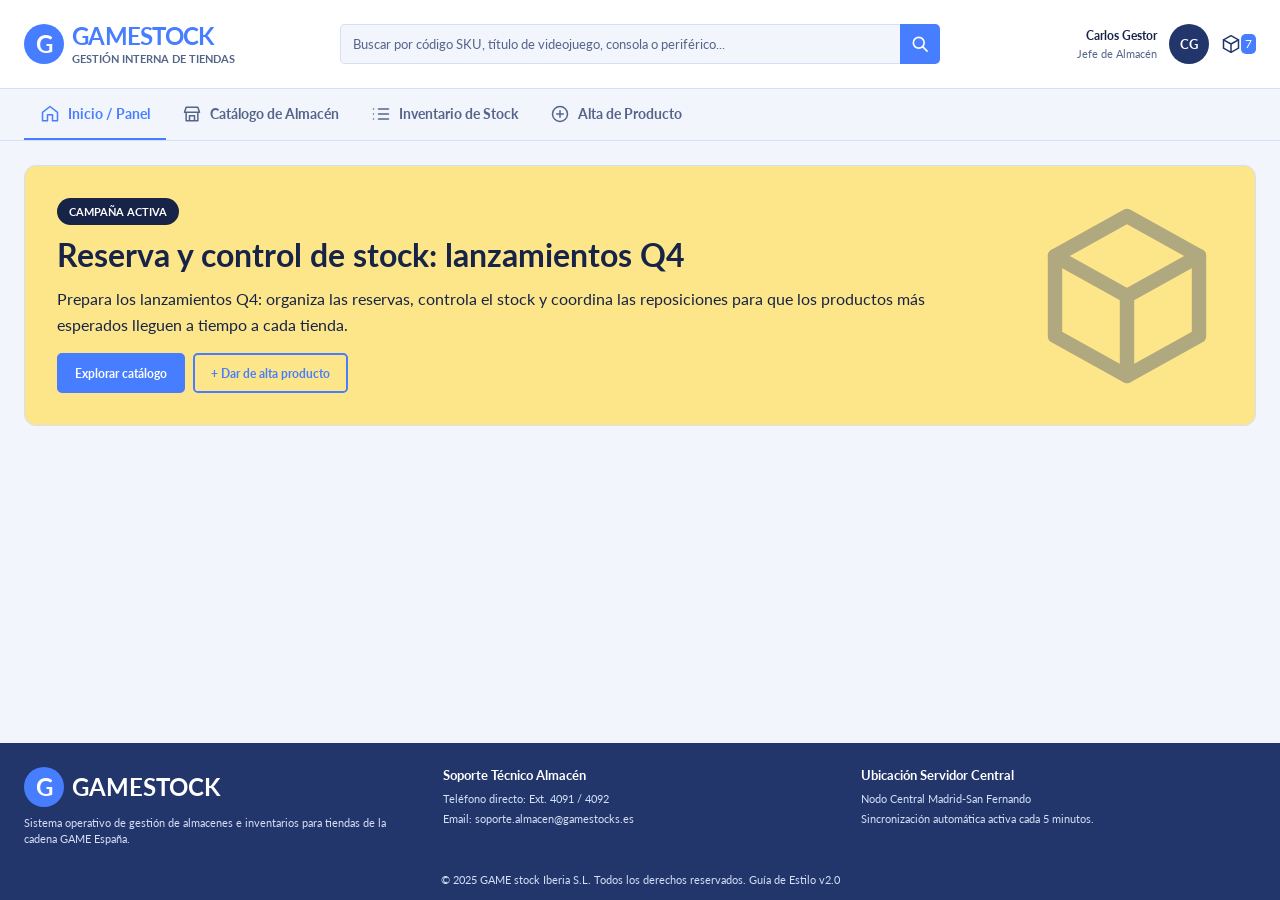
==== commit dd328a7f: "feat(estilos): añadir footer a inicio y fijarlo al final de página Refs #2" ====
--- a/index.html
+++ b/index.html
@@ -97,6 +97,30 @@
   <!-- FIN DE LAS CATEGORIAS. -->
 
   <!-- FOOTER. -->
+  <footer class="site-footer">
+    <div class="footer-content">
+      <div class="footer-brand-block">
+        <a class="footer-brand" href="index.html">
+          <span class="footer-brand-mark" aria-hidden="true">G</span>
+          <span>GAMESTOCK</span>
+        </a>
+        <p class="footer-description">Sistema operativo de gestión de almacenes e inventarios para tiendas de la cadena GAME España.</p>
+      </div>
+
+      <section class="footer-contact" aria-labelledby="footer-support-title">
+        <h2 id="footer-support-title">Soporte Técnico Almacén</h2>
+        <p>Teléfono directo: Ext. 4091 / 4092</p>
+        <p>Email: soporte.almacen@gamestocks.es</p>
+      </section>
+
+      <section class="footer-location" aria-labelledby="footer-location-title">
+        <h2 id="footer-location-title">Ubicación Servidor Central</h2>
+        <p>Nodo Central Madrid-San Fernando</p>
+        <p>Sincronización automática activa cada 5 minutos.</p>
+      </section>
+    </div>
+    <p class="footer-legal">© 2025 GAME stock Iberia S.L. Todos los derechos reservados. Guía de Estilo v2.0</p>
+  </footer>
   <!-- FIN DEL FOOTER. -->
 </body>
 </html>
--- a/css/comun.css
+++ b/css/comun.css
@@ -44,11 +44,15 @@
 }
 
 body {
+  display: flex;
+  min-height: 100vh;
+  flex-direction: column;
   margin: 0;
   color: var(--color-text);
   background: var(--color-background);
   font-family: var(--font-family);
 }
+
 /* FIN ESTILOS GLOBALES. */
 
 /* INICIO ENCABEZADO COMPARTIDO: marca, buscador, usuario y notificaciones. */
@@ -298,6 +302,7 @@
 
 /* INICIO FOOTER COMPARTIDO. */
 .site-footer {
+  margin-top: auto;
   padding: var(--spacing-24) var(--spacing-16) var(--spacing-12);
   color: var(--color-surface);
   background: var(--color-navy);
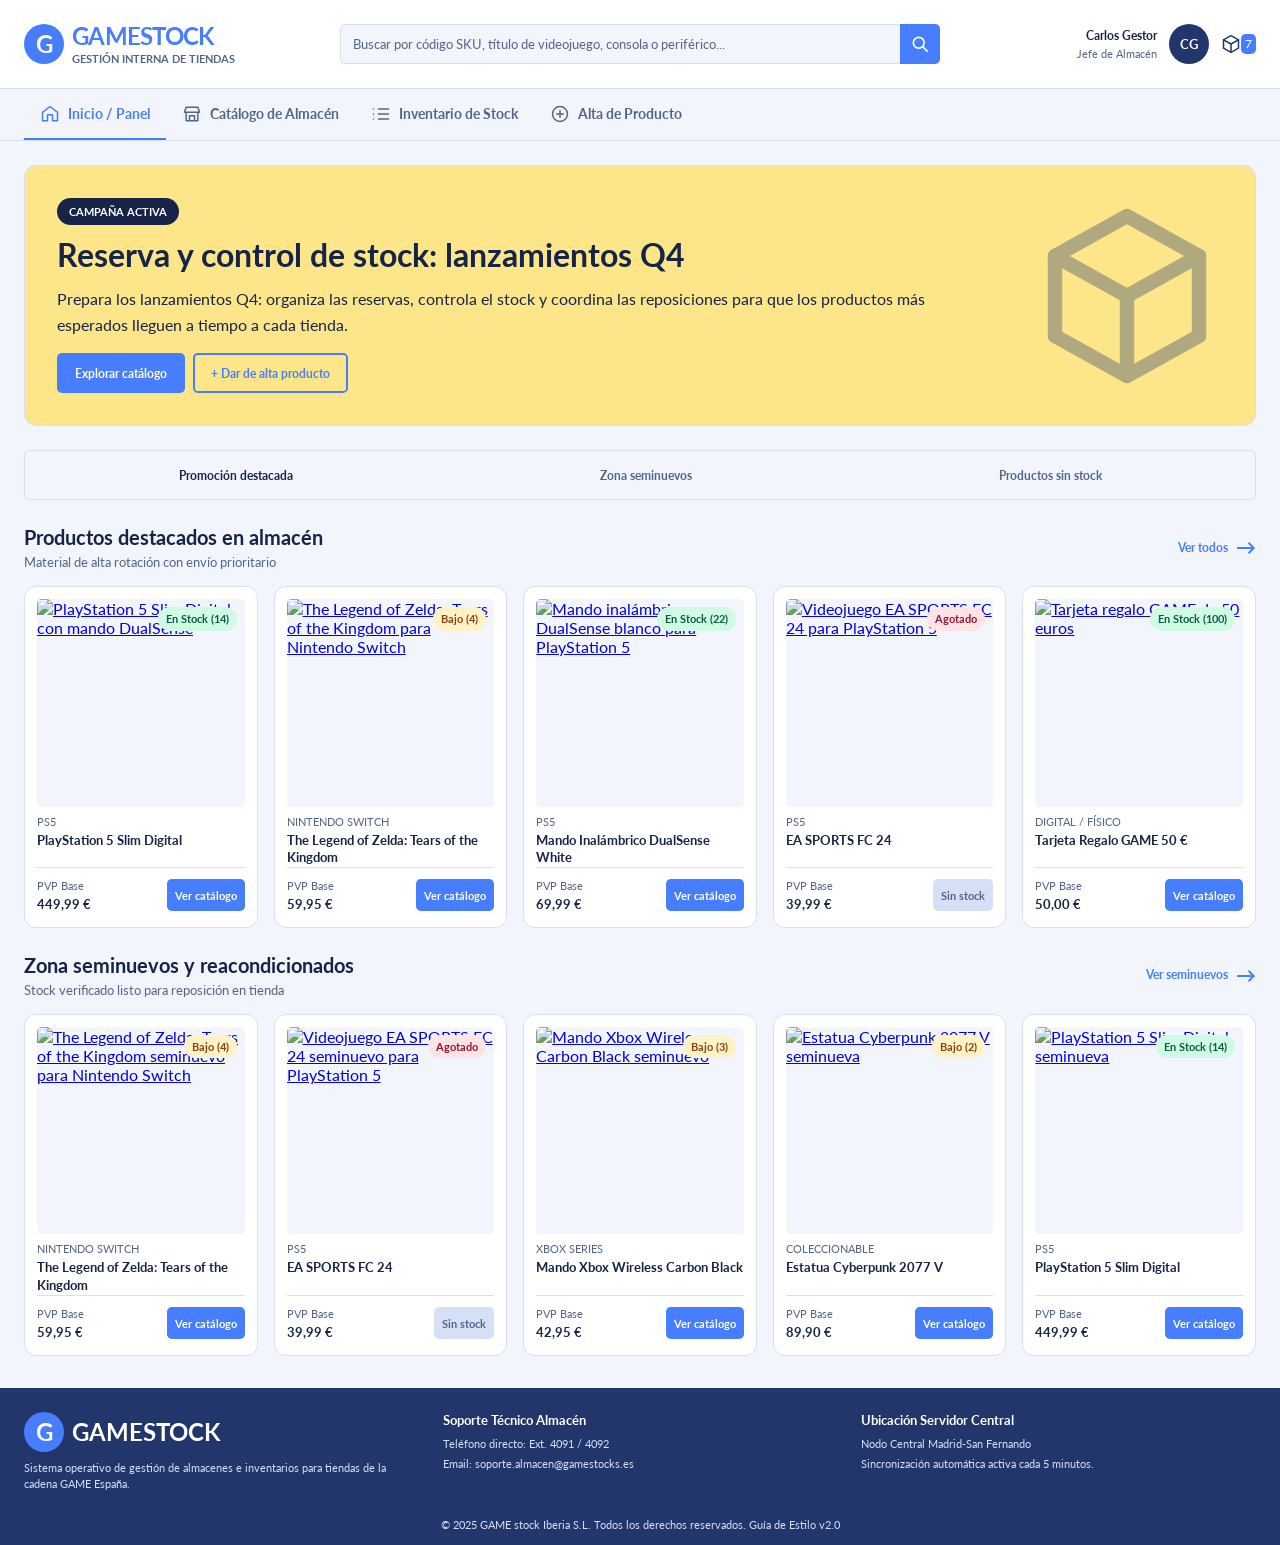
==== commit a14087fa: "feat(inicio): añadir productos destacados" ====
--- a/index.html
+++ b/index.html
@@ -90,11 +90,169 @@
   </div>
   <!-- FIN DEL BANNER. -->
 
-  <!-- PRODUCTOS Y OFERTAS. -->
-  <!-- FIN DE LOS PRODUCTOS Y OFERTAS. -->
-
-  <!-- CATEGORIAS. -->
-  <!-- FIN DE LAS CATEGORIAS. -->
+  <!-- INICIO PRODUCTOS Y OFERTAS. -->
+  <div class="home-content">
+    <nav class="product-shortcuts" aria-label="Secciones de productos">
+      <a href="#destacados" aria-current="location">Promoción destacada</a>
+      <a href="#seminuevos">Zona seminuevos</a>
+      <a href="#sin-stock">Productos sin stock</a>
+    </nav>
+
+    <section class="product-shelf" id="destacados" aria-labelledby="featured-title">
+      <header class="shelf-heading">
+        <div>
+          <h2 id="featured-title">Productos destacados en almacén</h2>
+          <p>Material de alta rotación con envío prioritario</p>
+        </div>
+        <a class="shelf-link" href="catalogo.html">Ver todos <span aria-hidden="true">→</span></a>
+      </header>
+
+      <div class="home-product-grid">
+        <div class="home-product-card">
+          <a class="home-product-image" href="catalogo.html" aria-label="Ver PlayStation 5 Slim Digital en el catálogo">
+            <img src="img/productos/ps5-slim.png" alt="PlayStation 5 Slim Digital con mando DualSense">
+            <span class="stock-badge stock-badge-available">En Stock (14)</span>
+          </a>
+          <p class="home-product-category">PS5</p>
+          <h3>PlayStation 5 Slim Digital</h3>
+          <div class="home-product-footer">
+            <p><span>PVP Base</span><strong>449,99 €</strong></p>
+            <a class="home-product-action" href="catalogo.html">Ver catálogo</a>
+          </div>
+        </div>
+
+        <div class="home-product-card">
+          <a class="home-product-image" href="catalogo.html" aria-label="Ver The Legend of Zelda: Tears of the Kingdom en el catálogo">
+            <img src="img/productos/zelda-switch.png" alt="The Legend of Zelda: Tears of the Kingdom para Nintendo Switch">
+            <span class="stock-badge stock-badge-low">Bajo (4)</span>
+          </a>
+          <p class="home-product-category">Nintendo Switch</p>
+          <h3>The Legend of Zelda: Tears of the Kingdom</h3>
+          <div class="home-product-footer">
+            <p><span>PVP Base</span><strong>59,95 €</strong></p>
+            <a class="home-product-action" href="catalogo.html">Ver catálogo</a>
+          </div>
+        </div>
+
+        <div class="home-product-card">
+          <a class="home-product-image" href="catalogo.html" aria-label="Ver Mando Inalámbrico DualSense White en el catálogo">
+            <img src="img/productos/dualsense.png" alt="Mando inalámbrico DualSense blanco para PlayStation 5">
+            <span class="stock-badge stock-badge-available">En Stock (22)</span>
+          </a>
+          <p class="home-product-category">PS5</p>
+          <h3>Mando Inalámbrico DualSense White</h3>
+          <div class="home-product-footer">
+            <p><span>PVP Base</span><strong>69,99 €</strong></p>
+            <a class="home-product-action" href="catalogo.html">Ver catálogo</a>
+          </div>
+        </div>
+
+        <div class="home-product-card" id="sin-stock">
+          <a class="home-product-image" href="catalogo.html" aria-label="Ver EA SPORTS FC 24 en el catálogo">
+            <img src="img/productos/fc24.png" alt="Videojuego EA SPORTS FC 24 para PlayStation 5">
+            <span class="stock-badge stock-badge-empty">Agotado</span>
+          </a>
+          <p class="home-product-category">PS5</p>
+          <h3>EA SPORTS FC 24</h3>
+          <div class="home-product-footer">
+            <p><span>PVP Base</span><strong>39,99 €</strong></p>
+            <span class="home-product-action home-product-action-disabled">Sin stock</span>
+          </div>
+        </div>
+
+        <div class="home-product-card">
+          <a class="home-product-image" href="catalogo.html" aria-label="Ver tarjeta regalo GAME de 50 euros en el catálogo">
+            <img src="img/productos/tarjeta-game.png" alt="Tarjeta regalo GAME de 50 euros">
+            <span class="stock-badge stock-badge-available">En Stock (100)</span>
+          </a>
+          <p class="home-product-category">Digital / físico</p>
+          <h3>Tarjeta Regalo GAME 50 €</h3>
+          <div class="home-product-footer">
+            <p><span>PVP Base</span><strong>50,00 €</strong></p>
+            <a class="home-product-action" href="catalogo.html">Ver catálogo</a>
+          </div>
+        </div>
+      </div>
+    </section>
+
+    <section class="product-shelf" id="seminuevos" aria-labelledby="preowned-title">
+      <header class="shelf-heading">
+        <div>
+          <h2 id="preowned-title">Zona seminuevos y reacondicionados</h2>
+          <p>Stock verificado listo para reposición en tienda</p>
+        </div>
+        <a class="shelf-link" href="catalogo.html">Ver seminuevos <span aria-hidden="true">→</span></a>
+      </header>
+
+      <div class="home-product-grid">
+        <div class="home-product-card">
+          <a class="home-product-image" href="catalogo.html" aria-label="Ver The Legend of Zelda: Tears of the Kingdom seminuevo">
+            <img src="img/productos/zelda-switch.png" alt="The Legend of Zelda: Tears of the Kingdom seminuevo para Nintendo Switch">
+            <span class="stock-badge stock-badge-low">Bajo (4)</span>
+          </a>
+          <p class="home-product-category">Nintendo Switch</p>
+          <h3>The Legend of Zelda: Tears of the Kingdom</h3>
+          <div class="home-product-footer">
+            <p><span>PVP Base</span><strong>59,95 €</strong></p>
+            <a class="home-product-action" href="catalogo.html">Ver catálogo</a>
+          </div>
+        </div>
+
+        <div class="home-product-card">
+          <a class="home-product-image" href="catalogo.html" aria-label="Ver EA SPORTS FC 24 seminuevo">
+            <img src="img/productos/fc24.png" alt="Videojuego EA SPORTS FC 24 seminuevo para PlayStation 5">
+            <span class="stock-badge stock-badge-empty">Agotado</span>
+          </a>
+          <p class="home-product-category">PS5</p>
+          <h3>EA SPORTS FC 24</h3>
+          <div class="home-product-footer">
+            <p><span>PVP Base</span><strong>39,99 €</strong></p>
+            <span class="home-product-action home-product-action-disabled">Sin stock</span>
+          </div>
+        </div>
+
+        <div class="home-product-card">
+          <a class="home-product-image" href="catalogo.html" aria-label="Ver Mando Xbox Wireless Carbon Black seminuevo">
+            <img src="img/productos/mando-xbox.png" alt="Mando Xbox Wireless Carbon Black seminuevo">
+            <span class="stock-badge stock-badge-low">Bajo (3)</span>
+          </a>
+          <p class="home-product-category">Xbox Series</p>
+          <h3>Mando Xbox Wireless Carbon Black</h3>
+          <div class="home-product-footer">
+            <p><span>PVP Base</span><strong>42,95 €</strong></p>
+            <a class="home-product-action" href="catalogo.html">Ver catálogo</a>
+          </div>
+        </div>
+
+        <div class="home-product-card">
+          <a class="home-product-image" href="catalogo.html" aria-label="Ver Estatua Cyberpunk 2077 V seminueva">
+            <img src="img/productos/estatua-cyberpunk.png" alt="Estatua Cyberpunk 2077 V seminueva">
+            <span class="stock-badge stock-badge-low">Bajo (2)</span>
+          </a>
+          <p class="home-product-category">Coleccionable</p>
+          <h3>Estatua Cyberpunk 2077 V</h3>
+          <div class="home-product-footer">
+            <p><span>PVP Base</span><strong>89,90 €</strong></p>
+            <a class="home-product-action" href="catalogo.html">Ver catálogo</a>
+          </div>
+        </div>
+
+        <div class="home-product-card">
+          <a class="home-product-image" href="catalogo.html" aria-label="Ver PlayStation 5 Slim Digital seminueva">
+            <img src="img/productos/ps5-slim.png" alt="PlayStation 5 Slim Digital seminueva">
+            <span class="stock-badge stock-badge-available">En Stock (14)</span>
+          </a>
+          <p class="home-product-category">PS5</p>
+          <h3>PlayStation 5 Slim Digital</h3>
+          <div class="home-product-footer">
+            <p><span>PVP Base</span><strong>449,99 €</strong></p>
+            <a class="home-product-action" href="catalogo.html">Ver catálogo</a>
+          </div>
+        </div>
+      </div>
+    </section>
+  </div>
+  <!-- FIN PRODUCTOS Y OFERTAS. -->
 
   <!-- FOOTER. -->
   <footer class="site-footer">
--- a/css/comun.css
+++ b/css/comun.css
@@ -12,6 +12,12 @@
   --color-surface: #ffffff;
   --color-border: #d5dff5;
   --color-navy: #22366b;
+  --color-stock-available-bg: #d1fae5;
+  --color-stock-available-text: #065f46;
+  --color-stock-low-bg: #fef3c7;
+  --color-stock-low-text: #92400e;
+  --color-stock-empty-bg: #ffe4e6;
+  --color-stock-empty-text: #9f1239;
   --font-family: "Lato", Arial, sans-serif;
   --font-size-caption: 0.6875rem;
   --font-size-small: 0.75rem;
--- a/css/inicio.css
+++ b/css/inicio.css
@@ -126,3 +126,255 @@
   }
 }
 /* FIN RESPONSIVE DEL BANNER DE INICIO / PANEL. */
+
+/* INICIO PRODUCTOS Y OFERTAS DE INICIO / PANEL. */
+.home-content {
+  width: 100%;
+  max-width: 80rem;
+  flex: 1 0 auto;
+  margin: 0 auto;
+  padding: 0 var(--spacing-16) var(--spacing-32);
+}
+
+.product-shortcuts {
+  display: flex;
+  overflow-x: auto;
+  border: var(--border-width) solid var(--color-border);
+  border-radius: var(--border-radius-control);
+  scrollbar-width: thin;
+}
+
+.product-shortcuts a {
+  display: inline-flex;
+  min-height: 3rem;
+  flex: 1 0 auto;
+  align-items: center;
+  justify-content: center;
+  padding: 0 var(--spacing-16);
+  color: var(--color-text-secondary);
+  font-size: var(--font-size-button);
+  font-weight: 700;
+  text-align: center;
+  text-decoration: none;
+}
+
+.product-shortcuts a:hover,
+.product-shortcuts a[aria-current="location"] {
+  color: var(--color-text);
+}
+
+.product-shelf {
+  margin-top: var(--spacing-24);
+  scroll-margin-top: var(--spacing-24);
+}
+
+.shelf-heading {
+  display: flex;
+  align-items: center;
+  justify-content: space-between;
+  gap: var(--spacing-16);
+  margin-bottom: var(--spacing-16);
+}
+
+.shelf-heading h2 {
+  margin: 0;
+  font-size: 1.25rem;
+  line-height: 1.3;
+}
+
+.shelf-heading p {
+  margin: var(--spacing-4) 0 0;
+  color: var(--color-text-secondary);
+  font-size: var(--font-size-body);
+}
+
+.shelf-link {
+  display: inline-flex;
+  flex: 0 0 auto;
+  align-items: center;
+  gap: var(--spacing-8);
+  color: var(--color-brand);
+  font-size: var(--font-size-button);
+  font-weight: 700;
+  text-decoration: none;
+}
+
+.shelf-link:hover {
+  color: var(--color-brand-pressed);
+}
+
+.shelf-link span {
+  font-size: 1.25rem;
+}
+
+.home-product-grid {
+  display: grid;
+  grid-template-columns: repeat(2, minmax(0, 1fr));
+  align-items: stretch;
+  gap: var(--spacing-12);
+}
+
+.home-product-card {
+  display: flex;
+  min-width: 0;
+  flex-direction: column;
+  padding: var(--spacing-8);
+  border: var(--border-width) solid var(--color-border);
+  border-radius: var(--border-radius-card);
+  background: var(--color-surface);
+}
+
+.home-product-image {
+  position: relative;
+  display: block;
+  aspect-ratio: 1;
+  overflow: hidden;
+  border-radius: var(--border-radius-control);
+  background: var(--color-background);
+}
+
+.home-product-image img {
+  display: block;
+  width: 100%;
+  height: 100%;
+  object-fit: cover;
+  transition: transform 160ms ease;
+}
+
+.home-product-image:hover img {
+  transform: scale(1.04);
+}
+
+.stock-badge {
+  position: absolute;
+  top: var(--spacing-8);
+  right: var(--spacing-8);
+  padding: var(--spacing-4) var(--spacing-8);
+  border-radius: 999px;
+  font-size: var(--font-size-caption);
+  font-weight: 700;
+  line-height: 1.4;
+}
+
+.stock-badge-available {
+  color: var(--color-stock-available-text);
+  background: var(--color-stock-available-bg);
+}
+
+.stock-badge-low {
+  color: var(--color-stock-low-text);
+  background: var(--color-stock-low-bg);
+}
+
+.stock-badge-empty {
+  color: var(--color-stock-empty-text);
+  background: var(--color-stock-empty-bg);
+}
+
+.home-product-category {
+  margin: var(--spacing-8) 0 var(--spacing-4);
+  color: var(--color-text-secondary);
+  font-size: var(--font-size-caption);
+  text-transform: uppercase;
+}
+
+.home-product-card h3 {
+  min-height: 2.7em;
+  margin: 0;
+  font-size: var(--font-size-body);
+  line-height: 1.35;
+}
+
+.home-product-footer {
+  display: flex;
+  min-height: 3rem;
+  align-items: center;
+  justify-content: space-between;
+  gap: var(--spacing-4);
+  margin-top: auto;
+  padding-top: var(--spacing-8);
+  border-top: var(--border-width) solid var(--color-border);
+}
+
+.home-product-footer p {
+  display: grid;
+  gap: var(--spacing-4);
+  min-width: 0;
+  margin: 0;
+}
+
+.home-product-footer p span {
+  color: var(--color-text-secondary);
+  font-size: var(--font-size-caption);
+}
+
+.home-product-footer p strong {
+  font-size: var(--font-size-body);
+  white-space: nowrap;
+}
+
+.home-product-action {
+  display: inline-flex;
+  min-height: 2rem;
+  flex: 0 0 auto;
+  align-items: center;
+  justify-content: center;
+  padding: 0 var(--spacing-8);
+  border: 0;
+  border-radius: var(--border-radius-control);
+  color: var(--color-surface);
+  background: var(--color-brand);
+  font-size: var(--font-size-caption);
+  font-weight: 700;
+  text-decoration: none;
+}
+
+.home-product-action:hover {
+  background: var(--color-brand-pressed);
+}
+
+.home-product-action-disabled {
+  color: var(--color-text-secondary);
+  background: var(--color-border);
+}
+/* FIN PRODUCTOS Y OFERTAS DE INICIO / PANEL. */
+
+/* INICIO RESPONSIVE DE PRODUCTOS Y OFERTAS. */
+@media (min-width: 40rem) {
+  .home-content {
+    padding-right: var(--spacing-16);
+    padding-left: var(--spacing-16);
+  }
+
+  .home-product-grid {
+    grid-template-columns: repeat(3, minmax(0, 1fr));
+    gap: var(--spacing-16);
+  }
+}
+
+@media (min-width: 48rem) {
+  .home-content {
+    padding-right: var(--spacing-16);
+    padding-left: var(--spacing-16);
+  }
+
+  .home-product-grid {
+    grid-template-columns: repeat(4, minmax(0, 1fr));
+  }
+
+  .home-product-card {
+    padding: var(--spacing-12);
+  }
+}
+
+@media (min-width: 64rem) {
+  .home-content {
+    padding-right: var(--spacing-24);
+    padding-left: var(--spacing-24);
+  }
+
+  .home-product-grid {
+    grid-template-columns: repeat(5, minmax(0, 1fr));
+  }
+}
+/* FIN RESPONSIVE DE PRODUCTOS Y OFERTAS. */
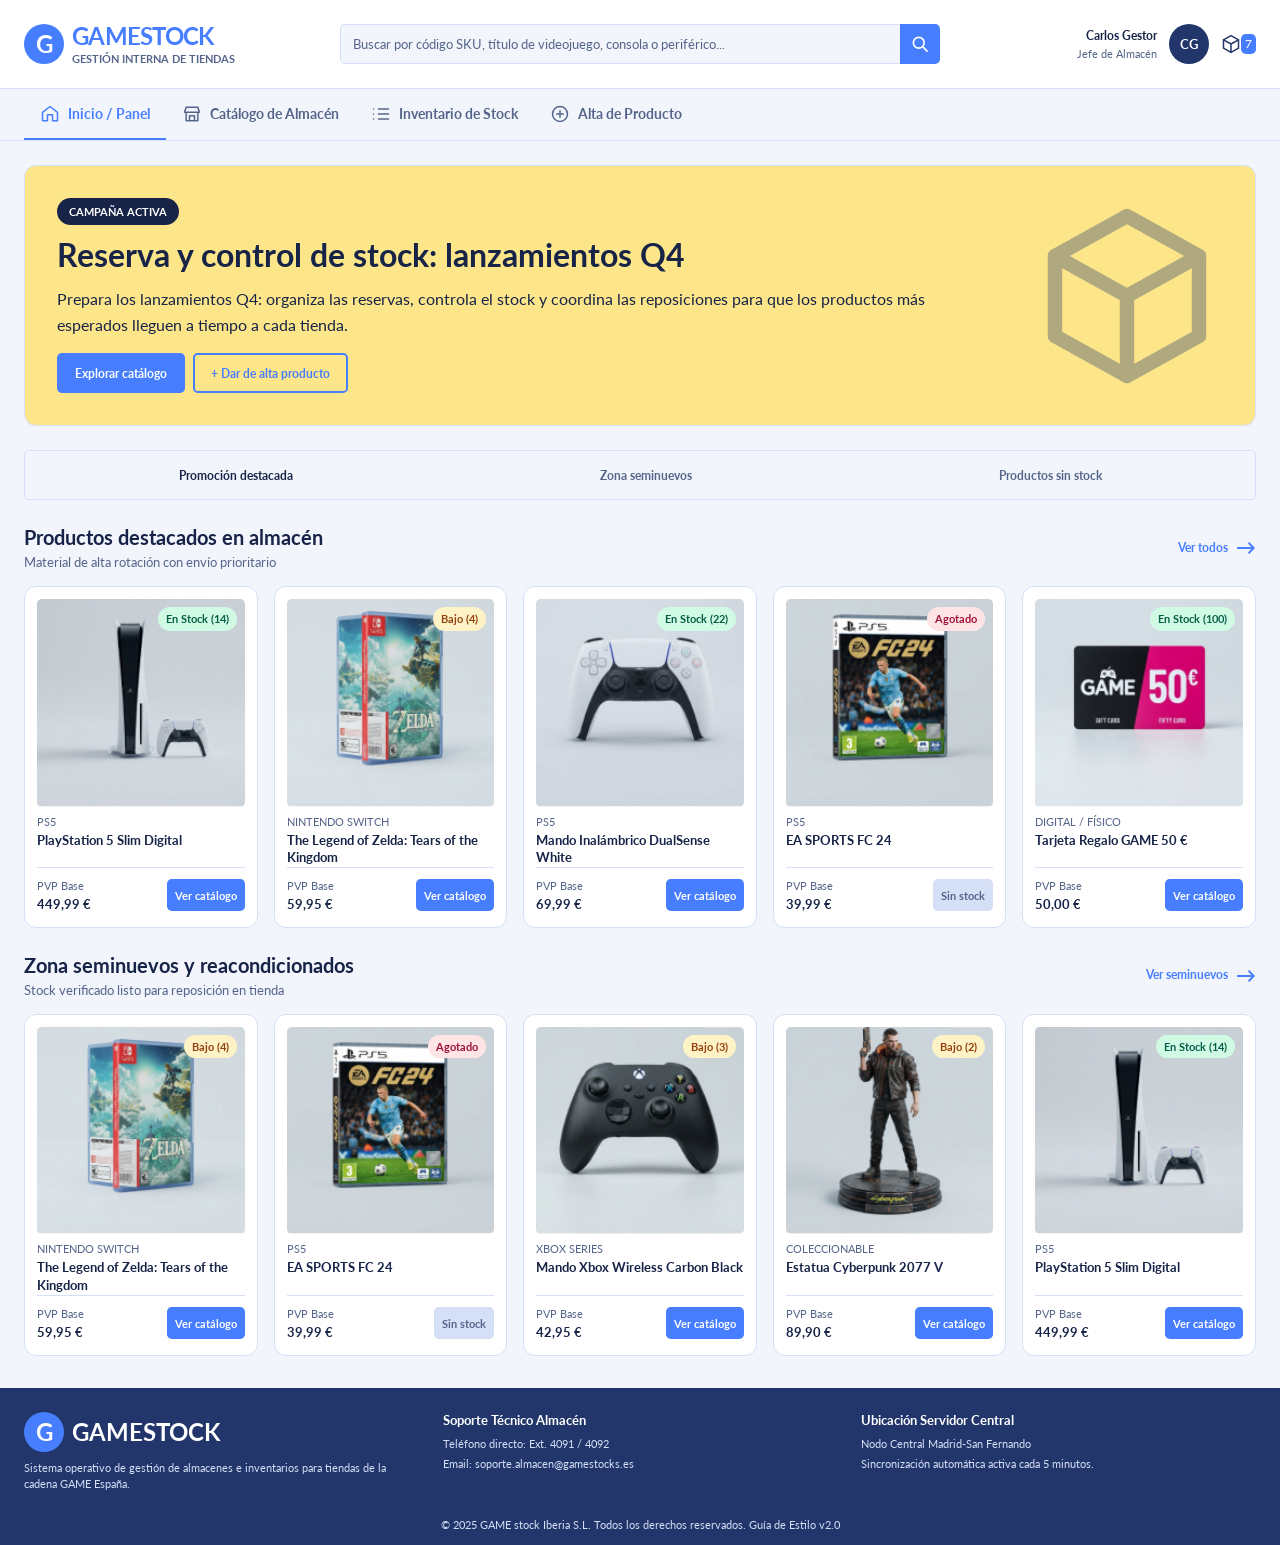
==== commit 17b5d4de: "fix(inicio): actualizar rutas de imágenes Refs #2" ====
--- a/index.html
+++ b/index.html
@@ -110,7 +110,7 @@
       <div class="home-product-grid">
         <div class="home-product-card">
           <a class="home-product-image" href="catalogo.html" aria-label="Ver PlayStation 5 Slim Digital en el catálogo">
-            <img src="img/productos/ps5-slim.png" alt="PlayStation 5 Slim Digital con mando DualSense">
+            <img src="img/productos/ps5-slim-foto.png" alt="PlayStation 5 Slim Digital con mando DualSense">
             <span class="stock-badge stock-badge-available">En Stock (14)</span>
           </a>
           <p class="home-product-category">PS5</p>
@@ -123,7 +123,7 @@
 
         <div class="home-product-card">
           <a class="home-product-image" href="catalogo.html" aria-label="Ver The Legend of Zelda: Tears of the Kingdom en el catálogo">
-            <img src="img/productos/zelda-switch.png" alt="The Legend of Zelda: Tears of the Kingdom para Nintendo Switch">
+            <img src="img/productos/zelda-switch-foto.png" alt="The Legend of Zelda: Tears of the Kingdom para Nintendo Switch">
             <span class="stock-badge stock-badge-low">Bajo (4)</span>
           </a>
           <p class="home-product-category">Nintendo Switch</p>
@@ -136,7 +136,7 @@
 
         <div class="home-product-card">
           <a class="home-product-image" href="catalogo.html" aria-label="Ver Mando Inalámbrico DualSense White en el catálogo">
-            <img src="img/productos/dualsense.png" alt="Mando inalámbrico DualSense blanco para PlayStation 5">
+            <img src="img/productos/dualsense-foto.png" alt="Mando inalámbrico DualSense blanco para PlayStation 5">
             <span class="stock-badge stock-badge-available">En Stock (22)</span>
           </a>
           <p class="home-product-category">PS5</p>
@@ -149,7 +149,7 @@
 
         <div class="home-product-card" id="sin-stock">
           <a class="home-product-image" href="catalogo.html" aria-label="Ver EA SPORTS FC 24 en el catálogo">
-            <img src="img/productos/fc24.png" alt="Videojuego EA SPORTS FC 24 para PlayStation 5">
+            <img src="img/productos/fc24-foto.png" alt="Videojuego EA SPORTS FC 24 para PlayStation 5">
             <span class="stock-badge stock-badge-empty">Agotado</span>
           </a>
           <p class="home-product-category">PS5</p>
@@ -162,7 +162,7 @@
 
         <div class="home-product-card">
           <a class="home-product-image" href="catalogo.html" aria-label="Ver tarjeta regalo GAME de 50 euros en el catálogo">
-            <img src="img/productos/tarjeta-game.png" alt="Tarjeta regalo GAME de 50 euros">
+            <img src="img/productos/tarjeta-game-foto.png" alt="Tarjeta regalo GAME de 50 euros">
             <span class="stock-badge stock-badge-available">En Stock (100)</span>
           </a>
           <p class="home-product-category">Digital / físico</p>
@@ -187,7 +187,7 @@
       <div class="home-product-grid">
         <div class="home-product-card">
           <a class="home-product-image" href="catalogo.html" aria-label="Ver The Legend of Zelda: Tears of the Kingdom seminuevo">
-            <img src="img/productos/zelda-switch.png" alt="The Legend of Zelda: Tears of the Kingdom seminuevo para Nintendo Switch">
+            <img src="img/productos/zelda-switch-foto.png" alt="The Legend of Zelda: Tears of the Kingdom seminuevo para Nintendo Switch">
             <span class="stock-badge stock-badge-low">Bajo (4)</span>
           </a>
           <p class="home-product-category">Nintendo Switch</p>
@@ -200,7 +200,7 @@
 
         <div class="home-product-card">
           <a class="home-product-image" href="catalogo.html" aria-label="Ver EA SPORTS FC 24 seminuevo">
-            <img src="img/productos/fc24.png" alt="Videojuego EA SPORTS FC 24 seminuevo para PlayStation 5">
+            <img src="img/productos/fc24-foto.png" alt="Videojuego EA SPORTS FC 24 seminuevo para PlayStation 5">
             <span class="stock-badge stock-badge-empty">Agotado</span>
           </a>
           <p class="home-product-category">PS5</p>
@@ -213,7 +213,7 @@
 
         <div class="home-product-card">
           <a class="home-product-image" href="catalogo.html" aria-label="Ver Mando Xbox Wireless Carbon Black seminuevo">
-            <img src="img/productos/mando-xbox.png" alt="Mando Xbox Wireless Carbon Black seminuevo">
+            <img src="img/productos/mando-xbox-foto.png" alt="Mando Xbox Wireless Carbon Black seminuevo">
             <span class="stock-badge stock-badge-low">Bajo (3)</span>
           </a>
           <p class="home-product-category">Xbox Series</p>
@@ -226,7 +226,7 @@
 
         <div class="home-product-card">
           <a class="home-product-image" href="catalogo.html" aria-label="Ver Estatua Cyberpunk 2077 V seminueva">
-            <img src="img/productos/estatua-cyberpunk.png" alt="Estatua Cyberpunk 2077 V seminueva">
+            <img src="img/productos/estatua-cyberpunk-foto.png" alt="Estatua Cyberpunk 2077 V seminueva">
             <span class="stock-badge stock-badge-low">Bajo (2)</span>
           </a>
           <p class="home-product-category">Coleccionable</p>
@@ -239,7 +239,7 @@
 
         <div class="home-product-card">
           <a class="home-product-image" href="catalogo.html" aria-label="Ver PlayStation 5 Slim Digital seminueva">
-            <img src="img/productos/ps5-slim.png" alt="PlayStation 5 Slim Digital seminueva">
+            <img src="img/productos/ps5-slim-foto.png" alt="PlayStation 5 Slim Digital seminueva">
             <span class="stock-badge stock-badge-available">En Stock (14)</span>
           </a>
           <p class="home-product-category">PS5</p>
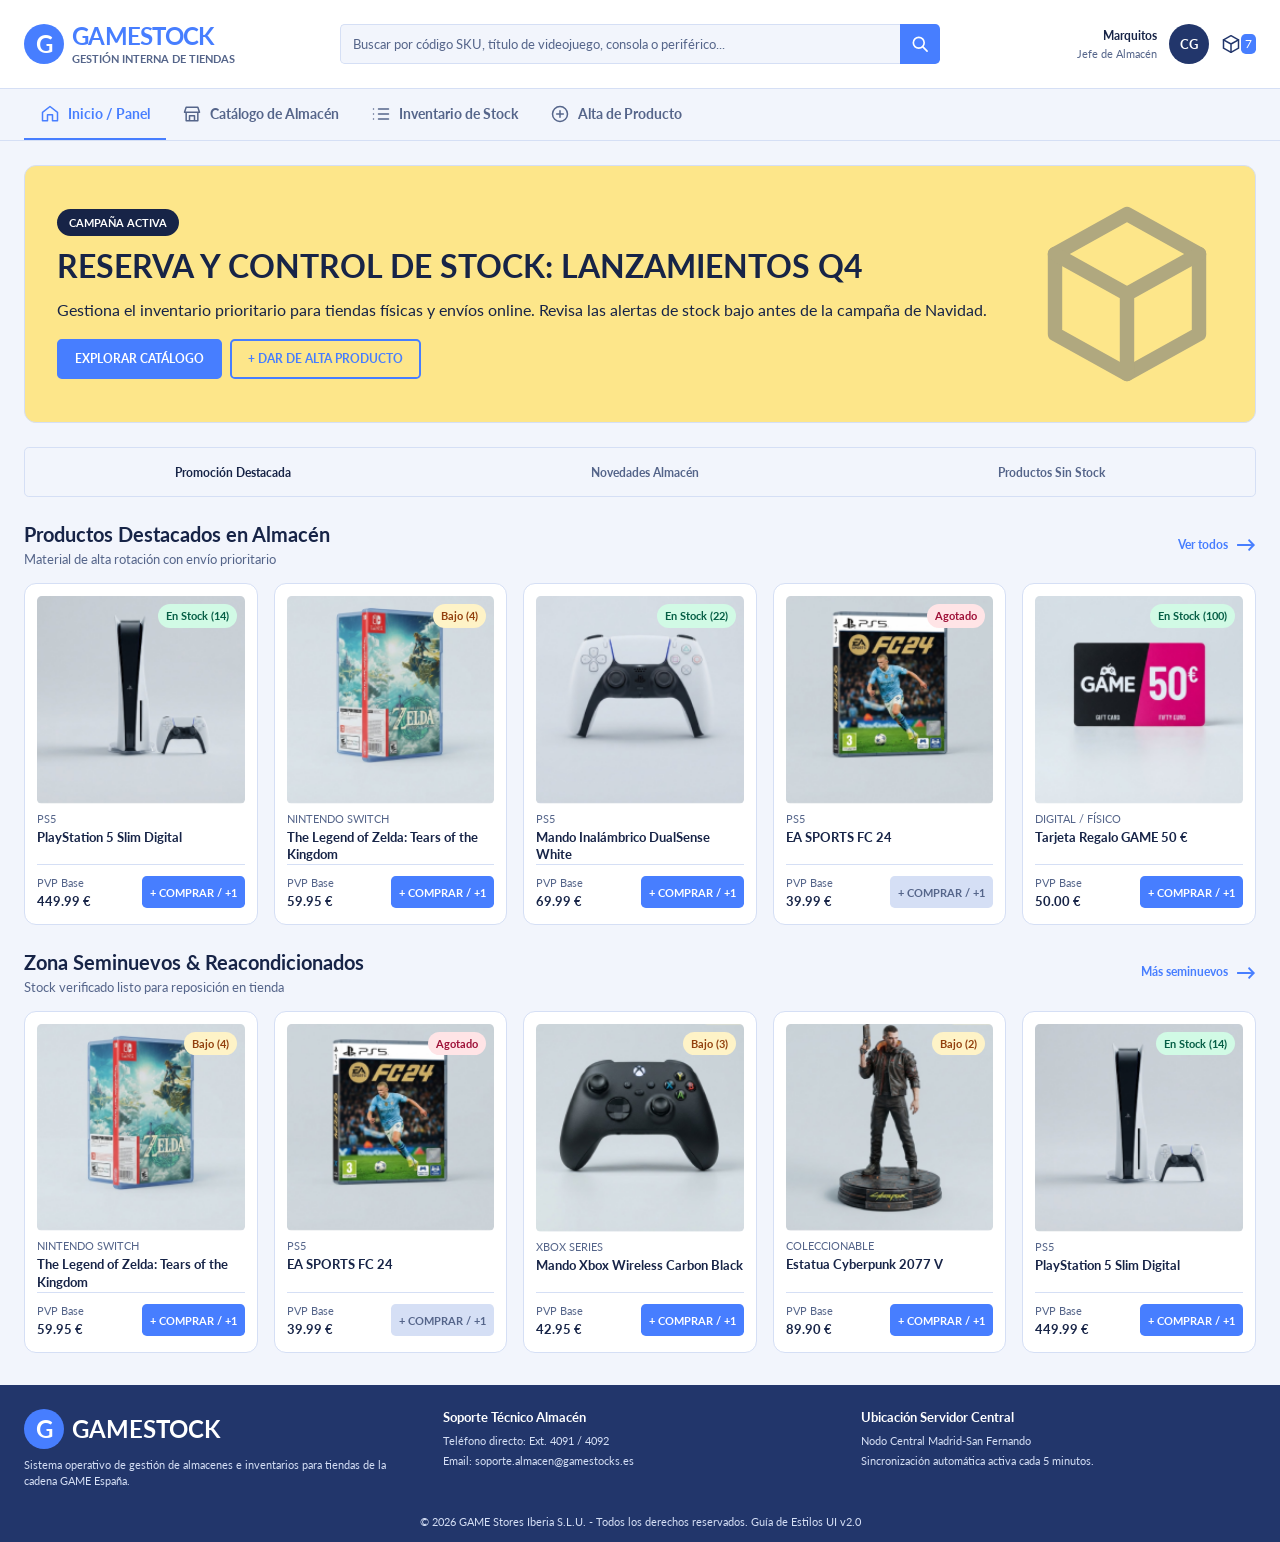
==== commit c7817c37: "style(inicio): ajustar inicio a diseño figma Refs #5" ====
--- a/index.html
+++ b/index.html
@@ -29,7 +29,7 @@
 
       <div class="header-user">
         <div class="user-details">
-          <div>Carlos Gestor</div>
+          <div>Marquitos</div>
           <div>Jefe de Almacén</div>
         </div>
         <div class="user-avatar">CG</div>
@@ -71,44 +71,45 @@
   </header>
   <!-- FIN DEL ENCABEZADO COMPARTIDO. -->
 
-  <!-- BANNER. -->
-  <div class="home-div">
+  <main>
+    <!-- BANNER. -->
+    <div class="home-div">
     <section class="campaign-banner" aria-labelledby="campaign-title">
       <div class="campaign-copy">
         <p class="campaign-label">CAMPAÑA ACTIVA</p>
-        <h1 id="campaign-title">Reserva y control de stock: lanzamientos Q4</h1>
+        <h1 id="campaign-title">RESERVA Y CONTROL DE STOCK: LANZAMIENTOS Q4</h1>
         <p class="campaign-description">
-          Prepara los lanzamientos Q4: organiza las reservas, controla el stock y coordina las reposiciones para que los productos más esperados lleguen a tiempo a cada tienda.
+          Gestiona el inventario prioritario para tiendas físicas y envíos online. Revisa las alertas de stock bajo antes de la campaña de Navidad.
         </p>
         <div class="campaign-actions">
-          <a class="campaign-button" href="catalogo.html">Explorar catálogo</a>
-          <a class="campaign-button campaign-button-secondary" href="alta.html">+ Dar de alta producto</a>
+          <a class="campaign-button" href="catalogo.html">EXPLORAR CATÁLOGO</a>
+          <a class="campaign-button campaign-button-secondary" href="alta.html">+ DAR DE ALTA PRODUCTO</a>
         </div>
       </div>
       <img class="campaign-illustration" src="img/iconos/almacen.svg" alt="">
     </section>
-  </div>
-  <!-- FIN DEL BANNER. -->
+    </div>
+    <!-- FIN DEL BANNER. -->
 
   <!-- INICIO PRODUCTOS Y OFERTAS. -->
   <div class="home-content">
     <nav class="product-shortcuts" aria-label="Secciones de productos">
-      <a href="#destacados" aria-current="location">Promoción destacada</a>
-      <a href="#seminuevos">Zona seminuevos</a>
-      <a href="#sin-stock">Productos sin stock</a>
+      <a href="#destacados" aria-current="location">Promoción Destacada</a>
+      <a href="#seminuevos">Novedades Almacén</a>
+      <a href="#sin-stock">Productos Sin Stock</a>
     </nav>
 
     <section class="product-shelf" id="destacados" aria-labelledby="featured-title">
       <header class="shelf-heading">
         <div>
-          <h2 id="featured-title">Productos destacados en almacén</h2>
+          <h2 id="featured-title">Productos Destacados en Almacén</h2>
           <p>Material de alta rotación con envío prioritario</p>
         </div>
         <a class="shelf-link" href="catalogo.html">Ver todos <span aria-hidden="true">→</span></a>
       </header>
 
       <div class="home-product-grid">
-        <div class="home-product-card">
+        <article class="home-product-card">
           <a class="home-product-image" href="catalogo.html" aria-label="Ver PlayStation 5 Slim Digital en el catálogo">
             <img src="img/productos/ps5-slim-foto.png" alt="PlayStation 5 Slim Digital con mando DualSense">
             <span class="stock-badge stock-badge-available">En Stock (14)</span>
@@ -116,12 +117,12 @@
           <p class="home-product-category">PS5</p>
           <h3>PlayStation 5 Slim Digital</h3>
           <div class="home-product-footer">
-            <p><span>PVP Base</span><strong>449,99 €</strong></p>
-            <a class="home-product-action" href="catalogo.html">Ver catálogo</a>
-          </div>
-        </div>
-
-        <div class="home-product-card">
+            <p><span>PVP Base</span><strong>449.99 €</strong></p>
+            <a class="home-product-action" href="catalogo.html">+ COMPRAR / +1</a>
+          </div>
+        </article>
+
+        <article class="home-product-card">
           <a class="home-product-image" href="catalogo.html" aria-label="Ver The Legend of Zelda: Tears of the Kingdom en el catálogo">
             <img src="img/productos/zelda-switch-foto.png" alt="The Legend of Zelda: Tears of the Kingdom para Nintendo Switch">
             <span class="stock-badge stock-badge-low">Bajo (4)</span>
@@ -129,12 +130,12 @@
           <p class="home-product-category">Nintendo Switch</p>
           <h3>The Legend of Zelda: Tears of the Kingdom</h3>
           <div class="home-product-footer">
-            <p><span>PVP Base</span><strong>59,95 €</strong></p>
-            <a class="home-product-action" href="catalogo.html">Ver catálogo</a>
-          </div>
-        </div>
-
-        <div class="home-product-card">
+            <p><span>PVP Base</span><strong>59.95 €</strong></p>
+            <a class="home-product-action" href="catalogo.html">+ COMPRAR / +1</a>
+          </div>
+        </article>
+
+        <article class="home-product-card">
           <a class="home-product-image" href="catalogo.html" aria-label="Ver Mando Inalámbrico DualSense White en el catálogo">
             <img src="img/productos/dualsense-foto.png" alt="Mando inalámbrico DualSense blanco para PlayStation 5">
             <span class="stock-badge stock-badge-available">En Stock (22)</span>
@@ -142,12 +143,12 @@
           <p class="home-product-category">PS5</p>
           <h3>Mando Inalámbrico DualSense White</h3>
           <div class="home-product-footer">
-            <p><span>PVP Base</span><strong>69,99 €</strong></p>
-            <a class="home-product-action" href="catalogo.html">Ver catálogo</a>
-          </div>
-        </div>
-
-        <div class="home-product-card" id="sin-stock">
+            <p><span>PVP Base</span><strong>69.99 €</strong></p>
+            <a class="home-product-action" href="catalogo.html">+ COMPRAR / +1</a>
+          </div>
+        </article>
+
+        <article class="home-product-card" id="sin-stock">
           <a class="home-product-image" href="catalogo.html" aria-label="Ver EA SPORTS FC 24 en el catálogo">
             <img src="img/productos/fc24-foto.png" alt="Videojuego EA SPORTS FC 24 para PlayStation 5">
             <span class="stock-badge stock-badge-empty">Agotado</span>
@@ -155,12 +156,12 @@
           <p class="home-product-category">PS5</p>
           <h3>EA SPORTS FC 24</h3>
           <div class="home-product-footer">
-            <p><span>PVP Base</span><strong>39,99 €</strong></p>
-            <span class="home-product-action home-product-action-disabled">Sin stock</span>
-          </div>
-        </div>
-
-        <div class="home-product-card">
+            <p><span>PVP Base</span><strong>39.99 €</strong></p>
+            <span class="home-product-action home-product-action-disabled">+ COMPRAR / +1</span>
+          </div>
+        </article>
+
+        <article class="home-product-card">
           <a class="home-product-image" href="catalogo.html" aria-label="Ver tarjeta regalo GAME de 50 euros en el catálogo">
             <img src="img/productos/tarjeta-game-foto.png" alt="Tarjeta regalo GAME de 50 euros">
             <span class="stock-badge stock-badge-available">En Stock (100)</span>
@@ -168,24 +169,24 @@
           <p class="home-product-category">Digital / físico</p>
           <h3>Tarjeta Regalo GAME 50 €</h3>
           <div class="home-product-footer">
-            <p><span>PVP Base</span><strong>50,00 €</strong></p>
-            <a class="home-product-action" href="catalogo.html">Ver catálogo</a>
-          </div>
-        </div>
+            <p><span>PVP Base</span><strong>50.00 €</strong></p>
+            <a class="home-product-action" href="catalogo.html">+ COMPRAR / +1</a>
+          </div>
+        </article>
       </div>
     </section>
 
     <section class="product-shelf" id="seminuevos" aria-labelledby="preowned-title">
       <header class="shelf-heading">
         <div>
-          <h2 id="preowned-title">Zona seminuevos y reacondicionados</h2>
+          <h2 id="preowned-title">Zona Seminuevos &amp; Reacondicionados</h2>
           <p>Stock verificado listo para reposición en tienda</p>
         </div>
-        <a class="shelf-link" href="catalogo.html">Ver seminuevos <span aria-hidden="true">→</span></a>
+        <a class="shelf-link" href="catalogo.html">Más seminuevos <span aria-hidden="true">→</span></a>
       </header>
 
       <div class="home-product-grid">
-        <div class="home-product-card">
+        <article class="home-product-card">
           <a class="home-product-image" href="catalogo.html" aria-label="Ver The Legend of Zelda: Tears of the Kingdom seminuevo">
             <img src="img/productos/zelda-switch-foto.png" alt="The Legend of Zelda: Tears of the Kingdom seminuevo para Nintendo Switch">
             <span class="stock-badge stock-badge-low">Bajo (4)</span>
@@ -193,12 +194,12 @@
           <p class="home-product-category">Nintendo Switch</p>
           <h3>The Legend of Zelda: Tears of the Kingdom</h3>
           <div class="home-product-footer">
-            <p><span>PVP Base</span><strong>59,95 €</strong></p>
-            <a class="home-product-action" href="catalogo.html">Ver catálogo</a>
-          </div>
-        </div>
-
-        <div class="home-product-card">
+            <p><span>PVP Base</span><strong>59.95 €</strong></p>
+            <a class="home-product-action" href="catalogo.html">+ COMPRAR / +1</a>
+          </div>
+        </article>
+
+        <article class="home-product-card">
           <a class="home-product-image" href="catalogo.html" aria-label="Ver EA SPORTS FC 24 seminuevo">
             <img src="img/productos/fc24-foto.png" alt="Videojuego EA SPORTS FC 24 seminuevo para PlayStation 5">
             <span class="stock-badge stock-badge-empty">Agotado</span>
@@ -206,12 +207,12 @@
           <p class="home-product-category">PS5</p>
           <h3>EA SPORTS FC 24</h3>
           <div class="home-product-footer">
-            <p><span>PVP Base</span><strong>39,99 €</strong></p>
-            <span class="home-product-action home-product-action-disabled">Sin stock</span>
-          </div>
-        </div>
-
-        <div class="home-product-card">
+            <p><span>PVP Base</span><strong>39.99 €</strong></p>
+            <span class="home-product-action home-product-action-disabled">+ COMPRAR / +1</span>
+          </div>
+        </article>
+
+        <article class="home-product-card">
           <a class="home-product-image" href="catalogo.html" aria-label="Ver Mando Xbox Wireless Carbon Black seminuevo">
             <img src="img/productos/mando-xbox-foto.png" alt="Mando Xbox Wireless Carbon Black seminuevo">
             <span class="stock-badge stock-badge-low">Bajo (3)</span>
@@ -219,12 +220,12 @@
           <p class="home-product-category">Xbox Series</p>
           <h3>Mando Xbox Wireless Carbon Black</h3>
           <div class="home-product-footer">
-            <p><span>PVP Base</span><strong>42,95 €</strong></p>
-            <a class="home-product-action" href="catalogo.html">Ver catálogo</a>
-          </div>
-        </div>
-
-        <div class="home-product-card">
+            <p><span>PVP Base</span><strong>42.95 €</strong></p>
+            <a class="home-product-action" href="catalogo.html">+ COMPRAR / +1</a>
+          </div>
+        </article>
+
+        <article class="home-product-card">
           <a class="home-product-image" href="catalogo.html" aria-label="Ver Estatua Cyberpunk 2077 V seminueva">
             <img src="img/productos/estatua-cyberpunk-foto.png" alt="Estatua Cyberpunk 2077 V seminueva">
             <span class="stock-badge stock-badge-low">Bajo (2)</span>
@@ -232,12 +233,12 @@
           <p class="home-product-category">Coleccionable</p>
           <h3>Estatua Cyberpunk 2077 V</h3>
           <div class="home-product-footer">
-            <p><span>PVP Base</span><strong>89,90 €</strong></p>
-            <a class="home-product-action" href="catalogo.html">Ver catálogo</a>
-          </div>
-        </div>
-
-        <div class="home-product-card">
+            <p><span>PVP Base</span><strong>89.90 €</strong></p>
+            <a class="home-product-action" href="catalogo.html">+ COMPRAR / +1</a>
+          </div>
+        </article>
+
+        <article class="home-product-card">
           <a class="home-product-image" href="catalogo.html" aria-label="Ver PlayStation 5 Slim Digital seminueva">
             <img src="img/productos/ps5-slim-foto.png" alt="PlayStation 5 Slim Digital seminueva">
             <span class="stock-badge stock-badge-available">En Stock (14)</span>
@@ -245,13 +246,14 @@
           <p class="home-product-category">PS5</p>
           <h3>PlayStation 5 Slim Digital</h3>
           <div class="home-product-footer">
-            <p><span>PVP Base</span><strong>449,99 €</strong></p>
-            <a class="home-product-action" href="catalogo.html">Ver catálogo</a>
-          </div>
-        </div>
+            <p><span>PVP Base</span><strong>449.99 €</strong></p>
+            <a class="home-product-action" href="catalogo.html">+ COMPRAR / +1</a>
+          </div>
+        </article>
       </div>
     </section>
   </div>
+  </main>
   <!-- FIN PRODUCTOS Y OFERTAS. -->
 
   <!-- FOOTER. -->
@@ -277,7 +279,7 @@
         <p>Sincronización automática activa cada 5 minutos.</p>
       </section>
     </div>
-    <p class="footer-legal">© 2025 GAME stock Iberia S.L. Todos los derechos reservados. Guía de Estilo v2.0</p>
+    <p class="footer-legal">© 2026 GAME Stores Iberia S.L.U. - Todos los derechos reservados. Guía de Estilos UI v2.0</p>
   </footer>
   <!-- FIN DEL FOOTER. -->
 </body>
